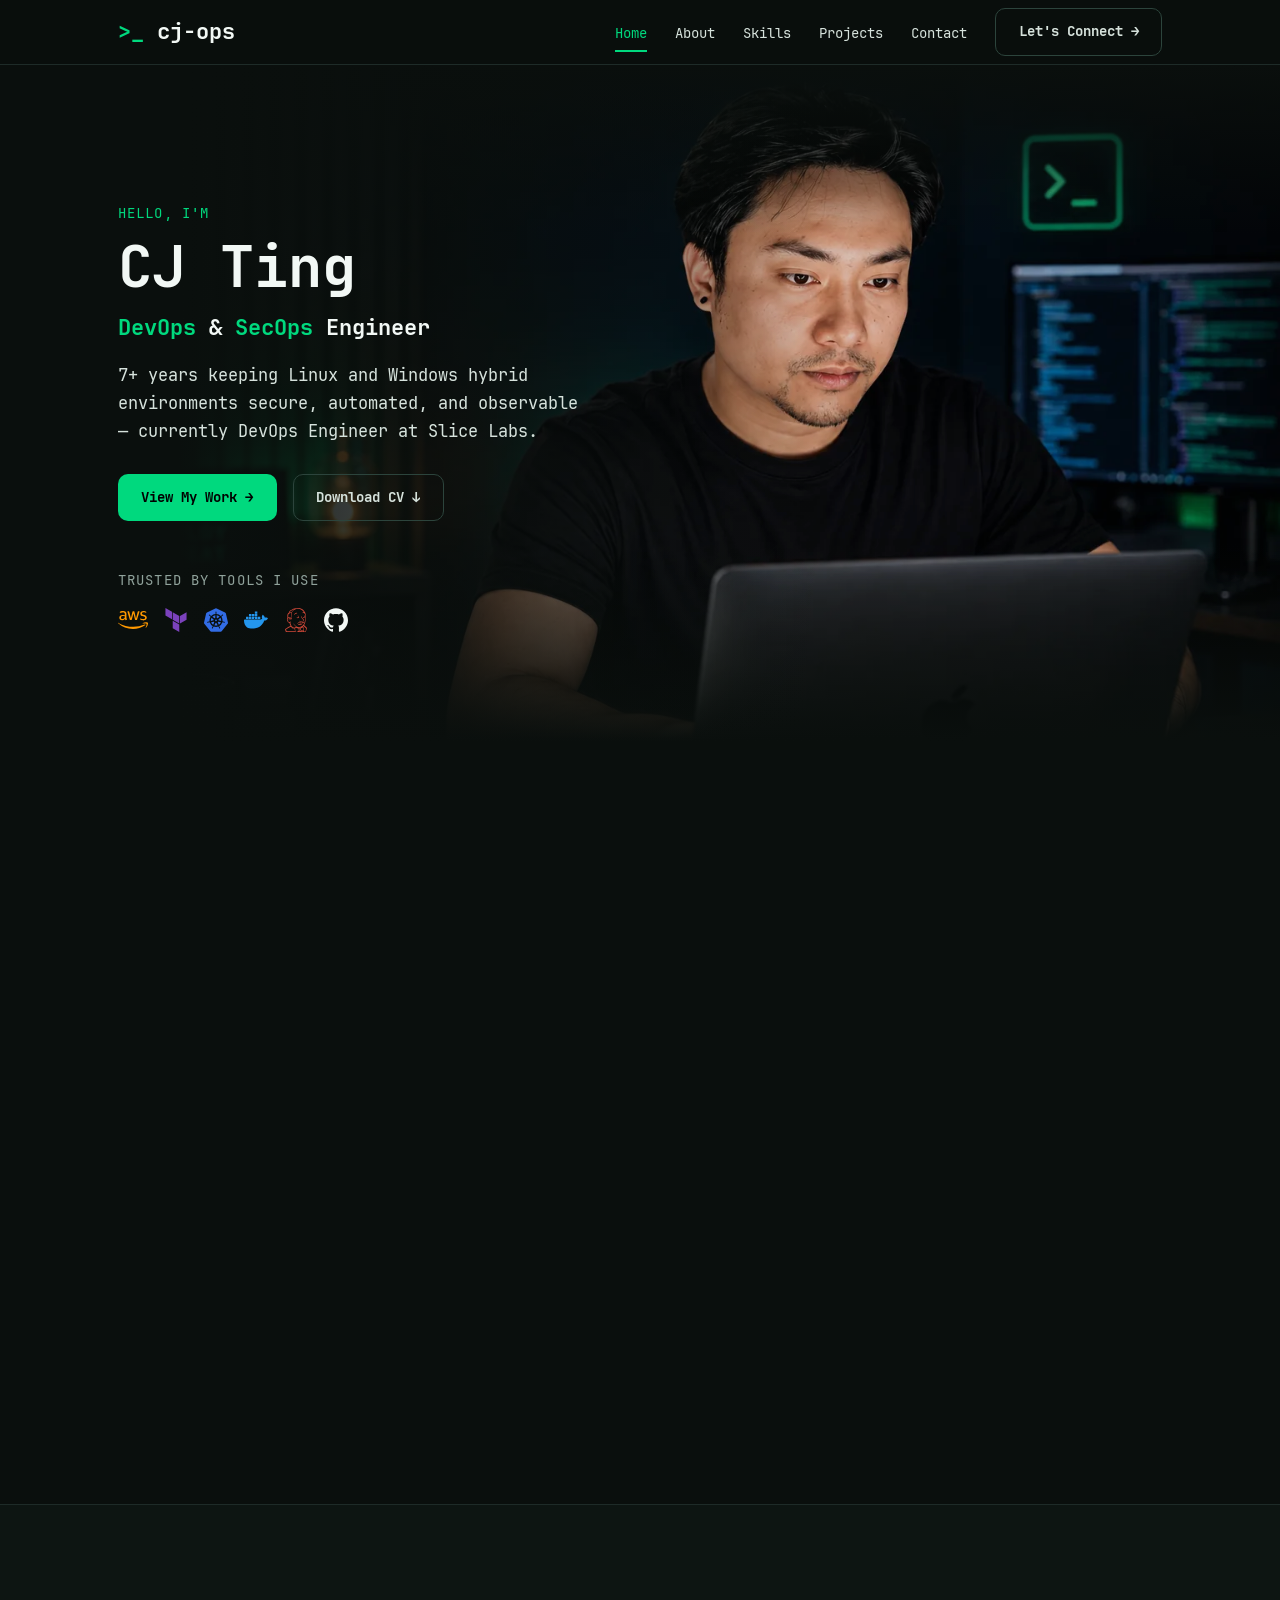
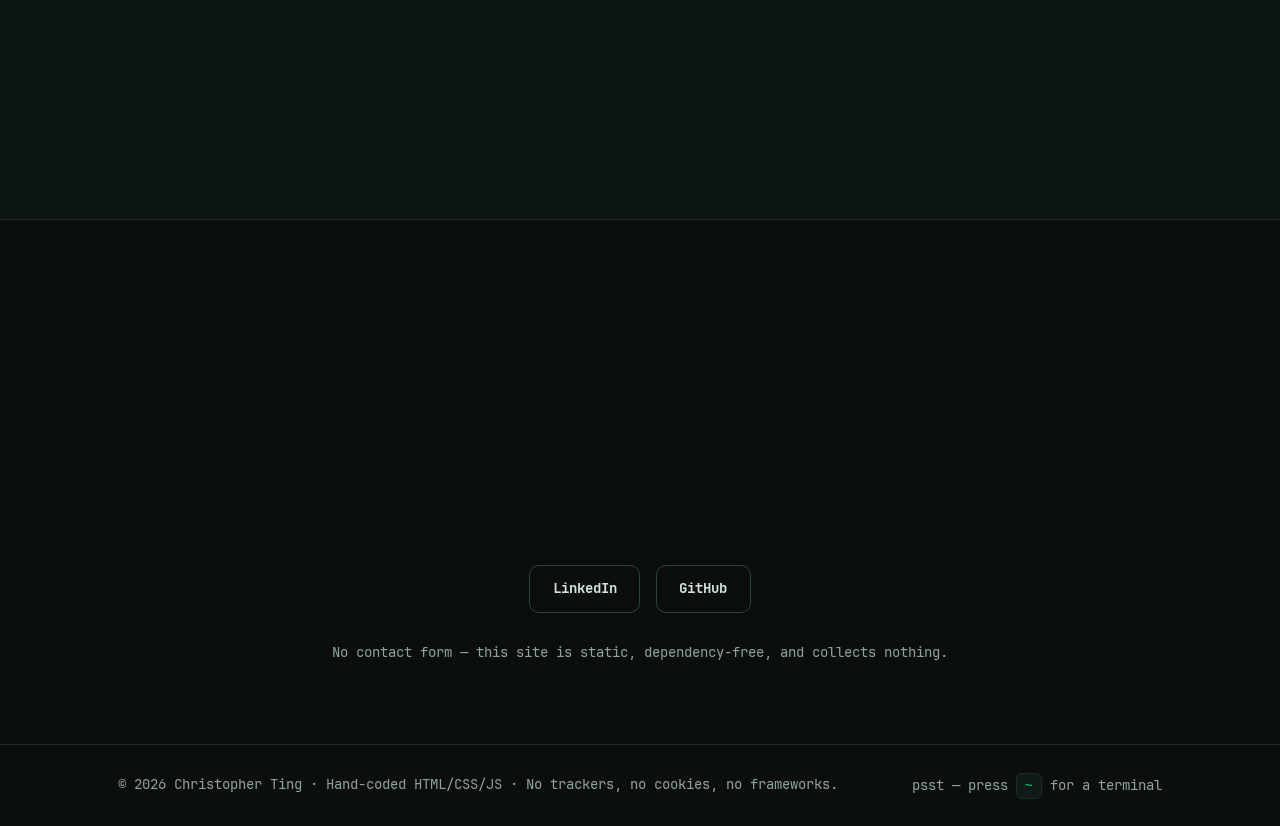
==== index.html @ 36067e70 "About terminal: stream the bio paragraph as typed cat output Previously the whole about_me.txt "outp" ====
<!DOCTYPE html>
<html lang="en">
<head>
  <meta charset="utf-8">
  <meta name="viewport" content="width=device-width, initial-scale=1">
  <meta http-equiv="Content-Security-Policy" content="default-src 'none'; script-src 'self'; style-src 'self'; img-src 'self'; font-src 'self'; base-uri 'none'; form-action 'none'">
  <meta name="referrer" content="no-referrer">
  <meta name="color-scheme" content="dark">
  <title>Christopher Ting — DevOps &amp; SecOps Engineer</title>
  <meta name="description" content="Systems Administrator turned DevOps / SecOps Engineer in Ottawa. 7+ years running secure, automated, observable hybrid infrastructure — AWS, EKS, Terraform, Jenkins, SIEM, SOC 2.">

  <link rel="canonical" href="https://cj-ting.github.io/cj_portfolio/">
  <meta property="og:type" content="website">
  <meta property="og:title" content="Christopher Ting — DevOps &amp; SecOps Engineer">
  <meta property="og:description" content="Secure, automated, observable infrastructure. 7+ years across DevOps and security operations.">
  <meta property="og:image" content="https://cj-ting.github.io/cj_portfolio/assets/img/og-image.png">
  <meta name="twitter:card" content="summary_large_image">
  <link rel="icon" href="assets/img/favicon.svg" type="image/svg+xml">
  <link rel="apple-touch-icon" href="assets/img/apple-touch-icon.png">
  <link rel="stylesheet" href="css/tokens.css">
  <link rel="stylesheet" href="css/base.css">
  <link rel="stylesheet" href="css/layout.css">
  <link rel="stylesheet" href="css/components.css">
  <script type="module" src="js/main.js"></script>
</head>
<body>
  <a class="skip-link" href="#main">Skip to content</a>

  <header class="site-header">
    <nav class="nav container" aria-label="Main">
      <a class="nav__brand" href="#home"><span class="nav__brand-glyph" aria-hidden="true">&gt;_</span> cj-ops</a>
      <button class="nav__toggle" type="button" aria-expanded="false" aria-controls="nav-menu">
        <span class="nav__toggle-bar" aria-hidden="true"></span>
        <span class="visually-hidden">Menu</span>
      </button>
      <ul class="nav__menu" id="nav-menu">
        <li><a href="#home" aria-current="page">Home</a></li>
        <li><a href="#about">About</a></li>
        <li><a href="#skills">Skills</a></li>
        <li><a href="#projects">Projects</a></li>
        <li><a href="#contact">Contact</a></li>
        <li><a class="btn btn--ghost nav__cta" href="#contact">Let's Connect <span aria-hidden="true">→</span></a></li>
      </ul>
    </nav>
  </header>

  <main id="main">

    <!-- ============ HERO ============ -->
    <section class="hero" id="home">
      <div class="hero__photo">
        <picture>
          <source type="image/webp" srcset="assets/img/hero-960.webp 960w, assets/img/hero-1536.webp 1536w" sizes="100vw">
          <img src="assets/img/hero-1536.webp" alt="Christopher Ting working at a laptop in a dark, terminal-lit workspace" width="1536" height="1024" fetchpriority="high">
        </picture>
      </div>
      <div class="container hero__grid">
        <div class="hero__copy">
          <p class="hero__kicker">Hello, I'm</p>
          <h1 class="hero__title">CJ Ting</h1>
          <p class="hero__role"><span class="accent">DevOps</span> &amp; <span class="accent">SecOps</span> Engineer</p>
          <p class="hero__sub">7+ years keeping Linux and Windows hybrid environments secure, automated, and observable — currently DevOps Engineer at Slice Labs.</p>
          <div class="hero__cta">
            <a class="btn btn--solid" href="#projects">View My Work <span aria-hidden="true">→</span></a>
            <a class="btn btn--ghost" href="cv.html">Download CV <span aria-hidden="true">↓</span></a>
          </div>
          <div class="hero__trust">
            <p class="hero__trust-label">TRUSTED BY TOOLS I USE</p>
            <ul class="tool-strip">
              <li><img src="assets/img/logos/aws.svg" alt="AWS" width="30" height="24"></li>
              <li><img src="assets/img/logos/terraform.svg" alt="Terraform" width="24" height="24"></li>
              <li><img src="assets/img/logos/kubernetes.svg" alt="Kubernetes" width="24" height="24"></li>
              <li><img src="assets/img/logos/docker.svg" alt="Docker" width="24" height="24"></li>
              <li><img src="assets/img/logos/jenkins.svg" alt="Jenkins" width="24" height="24"></li>
              <li><img src="assets/img/logos/github.svg" alt="GitHub" width="24" height="24"></li>
            </ul>
          </div>
        </div>
        <div class="hero__media" aria-hidden="true"></div>
      </div>
    </section>

    <!-- ============ ABOUT ============ -->
    <section class="section" id="about">
      <div class="container">
        <div class="term about-term reveal">
          <div class="term__bar">
            <span class="term__dot"></span><span class="term__dot"></span><span class="term__dot"></span>
            <span class="term__title">cj@localhost:~</span>
          </div>
          <div class="term__body about-term__body" data-type-trigger>
            <p class="term__line"><span class="term__prompt">cj@localhost:~$</span> <span class="term__cmd" data-type>cat about_me.txt</span></p>
            <div class="about-term__output">
              <div class="about-term__col">
                <h2 class="about-term__heading"><span aria-hidden="true">&gt;</span> About Me</h2>
                <p data-type-out>DevOps &amp; SecOps engineer with 7+ years running secure Linux and Windows hybrid environments. At Slice Labs I've worn both hats — three years owning IT and security operations (SOC 2 readiness, SIEM monitoring, incident response), then moving to DevOps to manage AWS infrastructure, EKS access control, and CI/CD automation.</p>
                <h3 class="about-term__heading about-term__heading--gap"><span aria-hidden="true">&gt;</span> Experience Summary</h3>
                <div class="about-term__stats">
                  <div class="stat">
                    <p class="stat__num"><span data-counter data-target="7">7</span>+</p>
                    <p class="stat__label">Years Experience</p>
                  </div>
                  <div class="stat">
                    <p class="stat__num"><span data-counter data-target="25">25</span>+</p>
                    <p class="stat__label">Technologies</p>
                  </div>
                  <div class="stat">
                    <p class="stat__num"><span data-counter data-target="2">2</span></p>
                    <p class="stat__label">Disciplines</p>
                  </div>
                </div>
              </div>
              <div class="about-term__col">
                <h2 class="about-term__heading"><span aria-hidden="true">&gt;</span> What I Focus On</h2>
                <ul class="focus-list">
                  <li>
                    <span class="focus-list__icon" aria-hidden="true">⚙</span>
                    <div>
                      <h3>Automation</h3>
                      <p>Terraform, Jenkins, Bash and Python. If I have to do it twice, I script it.</p>
                    </div>
                  </li>
                  <li>
                    <span class="focus-list__icon" aria-hidden="true">🛡</span>
                    <div>
                      <h3>Security</h3>
                      <p>IAM, SIEM monitoring, incident response, and SOC 2 readiness — a daily practice, not an audit-week scramble.</p>
                    </div>
                  </li>
                  <li>
                    <span class="focus-list__icon" aria-hidden="true">📈</span>
                    <div>
                      <h3>Reliability</h3>
                      <p>Monitoring, alerting, and disaster recovery planning. Catch it before users do.</p>
                    </div>
                  </li>
                </ul>
              </div>
            </div>
            <p class="term__line"><span class="term__prompt">cj@localhost:~$</span> <span class="term__cursor" aria-hidden="true"></span></p>
          </div>
        </div>
      </div>
    </section>

    <!-- ============ SKILLS ============ -->
    <section class="section section--alt" id="skills">
      <div class="container">
        <h2 class="section__title reveal"><span class="section__hash" aria-hidden="true">##</span> Technologies &amp; Tools</h2>
        <ul class="tech-grid">
          <li class="tech-grid__item reveal">
            <img src="assets/img/logos/aws.svg" alt="" width="35" height="28">
            <span class="tech-grid__label">AWS</span>
          </li>
          <li class="tech-grid__item reveal">
            <img src="assets/img/logos/terraform.svg" alt="" width="28" height="28">
            <span class="tech-grid__label">Terraform</span>
          </li>
          <li class="tech-grid__item reveal">
            <img src="assets/img/logos/kubernetes.svg" alt="" width="28" height="28">
            <span class="tech-grid__label">Kubernetes</span>
          </li>
          <li class="tech-grid__item reveal">
            <img src="assets/img/logos/docker.svg" alt="" width="28" height="28">
            <span class="tech-grid__label">Docker</span>
          </li>
          <li class="tech-grid__item reveal">
            <img src="assets/img/logos/jenkins.svg" alt="" width="28" height="28">
            <span class="tech-grid__label">Jenkins</span>
          </li>
          <li class="tech-grid__item reveal">
            <img src="assets/img/logos/github.svg" alt="" width="28" height="28">
            <span class="tech-grid__label">GitHub</span>
          </li>
          <li class="tech-grid__item reveal">
            <img src="assets/img/logos/datadog.svg" alt="" width="28" height="28">
            <span class="tech-grid__label">DataDog</span>
          </li>
          <li class="tech-grid__item reveal">
            <img src="assets/img/logos/splunk.svg" alt="" width="28" height="28">
            <span class="tech-grid__label">Splunk</span>
          </li>
        </ul>
      </div>
    </section>

    <!-- ============ WHAT I DO ============ -->
    <section class="section" id="services">
      <div class="container">
        <h2 class="section__title reveal"><span class="section__hash" aria-hidden="true">##</span> What I Do</h2>
        <div class="services__grid">
          <div class="card card--tilt reveal">
            <span class="card__icon" aria-hidden="true">☁</span>
            <h3>Cloud Infrastructure</h3>
            <p>Design and manage secure, highly available AWS infrastructure — networking, compute, storage, and IAM.</p>
            <a class="card__link" href="#projects">Learn more <span aria-hidden="true">→</span></a>
          </div>
          <div class="card card--tilt reveal">
            <span class="card__icon" aria-hidden="true">🔁</span>
            <h3>CI/CD Automation</h3>
            <p>Automated build and deployment pipelines with Jenkins, Terraform, and Docker — repeatable and auditable.</p>
            <a class="card__link" href="#projects">Learn more <span aria-hidden="true">→</span></a>
          </div>
          <div class="card card--tilt reveal">
            <span class="card__icon" aria-hidden="true">🔐</span>
            <h3>Security &amp; Compliance</h3>
            <p>SIEM monitoring, incident response, and SOC 2 readiness — policy, controls, and audit evidence.</p>
            <a class="card__link" href="#projects">Learn more <span aria-hidden="true">→</span></a>
          </div>
        </div>
      </div>
    </section>

    <!-- ============ PROJECTS ============ -->
    <section class="section section--alt" id="projects">
      <div class="container">
        <h2 class="section__title reveal"><span class="section__hash" aria-hidden="true">##</span> Featured Projects</h2>
        <p class="section__lede reveal">Case studies from real production work. No inflated numbers — just what I actually run.</p>
        <div class="projects__grid">
          <article class="card card--tilt project reveal">
            <div class="project__thumb-wrap">
              <span class="project__tag">AWS + Terraform</span>
              <img class="project__thumb" src="assets/img/proj-eks.svg" alt="" width="640" height="360" loading="lazy">
            </div>
            <div class="project__body">
              <h3>Secure EKS Infrastructure &amp; Access Control</h3>
              <p>IAM-based access control and resource allocation for containerized workloads on Amazon EKS, alongside firewall, VPN, and encryption management.</p>
              <ul class="tags"><li>AWS</li><li>EKS</li><li>IAM</li><li>Kubernetes</li></ul>
              <a class="project__link" href="cv.html">View Project <span aria-hidden="true">→</span></a>
            </div>
          </article>
          <article class="card card--tilt project reveal">
            <div class="project__thumb-wrap">
              <span class="project__tag">Jenkins + Docker</span>
              <img class="project__thumb" src="assets/img/proj-cicd.svg" alt="" width="640" height="360" loading="lazy">
            </div>
            <div class="project__body">
              <h3>CI/CD Pipeline Automation</h3>
              <p>Automated CI/CD pipelines using Jenkins, Terraform, and Docker to standardize and secure deployment workflows.</p>
              <ul class="tags"><li>Jenkins</li><li>Terraform</li><li>Docker</li><li>Git</li></ul>
              <a class="project__link" href="cv.html">View Project <span aria-hidden="true">→</span></a>
            </div>
          </article>
          <article class="card card--tilt project reveal">
            <div class="project__thumb-wrap">
              <span class="project__tag">SOC 2 + SIEM</span>
              <img class="project__thumb" src="assets/img/proj-soc2.svg" alt="" width="640" height="360" loading="lazy">
            </div>
            <div class="project__body">
              <h3>SOC 2 Readiness &amp; Security Operations</h3>
              <p>Drove SOC 2 readiness — policy and control review, audit evidence collection — while running day-to-day SIEM alert triage and incident response.</p>
              <ul class="tags"><li>SOC 2</li><li>SIEM</li><li>Incident Response</li><li>Pen Testing</li></ul>
              <a class="project__link" href="cv.html">View Project <span aria-hidden="true">→</span></a>
            </div>
          </article>
        </div>
      </div>
    </section>

    <!-- ============ CONTACT ============ -->
    <section class="section contact" id="contact">
      <div class="container">
        <h2 class="section__title reveal"><span class="section__hash" aria-hidden="true">##</span> Contact</h2>
        <div class="cta-bar reveal">
          <span class="cta-bar__icon" aria-hidden="true">✈</span>
          <div class="cta-bar__text">
            <h3>Let's build something great together!</h3>
            <p>Open to DevOps and SecOps roles — Ottawa or remote.</p>
          </div>
          <!-- Email assembled at runtime from data parts; no address in source. -->
          <a class="btn btn--solid cta-bar__btn" href="#contact" data-email data-u="sennahojrehpotsirhc" data-d="moc.liamg">Get In Touch <span aria-hidden="true">→</span></a>
        </div>
        <div class="contact__links">
          <!-- TODO(cj): replace USERNAME with your LinkedIn handle -->
          <a class="btn btn--ghost" href="https://www.linkedin.com/in/USERNAME" rel="noopener noreferrer">LinkedIn</a>
          <a class="btn btn--ghost" href="https://github.com/cj-ting" rel="noopener noreferrer">GitHub</a>
        </div>
        <noscript><p class="contact__noscript">Email: christopherjohannes [at] gmail [dot] com</p></noscript>
        <p class="contact__note">No contact form — this site is static, dependency-free, and collects nothing.</p>
      </div>
    </section>
  </main>

  <footer class="footer">
    <div class="container footer__inner">
      <p>© 2026 Christopher Ting · Hand-coded HTML/CSS/JS · No trackers, no cookies, no frameworks.</p>
      <p class="footer__hint">psst — press <button class="footer__key" type="button" data-term-open><kbd>~</kbd></button> for a terminal</p>
    </div>
  </footer>

  <!-- ============ TERMINAL EASTER EGG ============ -->
  <dialog class="termdialog" aria-label="Interactive terminal">
    <div class="term term--dialog">
      <div class="term__bar">
        <span class="term__dot"></span><span class="term__dot"></span><span class="term__dot"></span>
        <span class="term__title">guest@cj-ops:~</span>
        <button class="termdialog__close" type="button" data-term-close aria-label="Close terminal">✕</button>
      </div>
      <div class="term__body termdialog__body">
        <div class="termdialog__log" aria-live="polite"></div>
        <p class="termdialog__row">
          <label class="term__prompt" for="term-input">$</label>
          <input class="termdialog__input" id="term-input" type="text" autocomplete="off" autocapitalize="off" spellcheck="false" enterkeyhint="send" placeholder="type 'help'">
        </p>
      </div>
    </div>
  </dialog>
</body>
</html>
---- css/tokens.css ----
/* Design tokens — single source of truth for the theme. */
:root {
  /* color */
  --bg: #0a0f0d;
  --bg-raise: #0d1512;
  --surface: #101a16;
  --surface-2: #13201b;
  --border: #1e2b28;
  --border-bright: #2c443c;
  --accent: #00d97e;
  --accent-strong: #35eb9e;
  --accent-dim: rgba(0, 217, 126, 0.14);
  --accent-glow: rgba(0, 217, 126, 0.35);
  --text: #d6e2dc;
  --text-strong: #f2f8f5;
  --muted: #90a29b;

  /* type */
  --font-mono: "JetBrains Mono", ui-monospace, "Cascadia Mono", "SF Mono", Menlo, Consolas, monospace;
  --fs-sm: clamp(0.8rem, 0.78rem + 0.12vw, 0.875rem);
  --fs-base: clamp(0.95rem, 0.9rem + 0.25vw, 1.0625rem);
  --fs-md: clamp(1.1rem, 1rem + 0.5vw, 1.35rem);
  --fs-lg: clamp(1.4rem, 1.2rem + 1vw, 2rem);
  --fs-xl: clamp(2rem, 1.5rem + 2.6vw, 3.6rem);

  /* space & shape */
  --space-1: 0.25rem;
  --space-2: 0.5rem;
  --space-3: 1rem;
  --space-4: 1.75rem;
  --space-5: 3rem;
  --space-6: 5rem;
  --radius: 10px;
  --radius-lg: 14px;
  --shadow-glow: 0 0 0 1px var(--border-bright), 0 0 28px var(--accent-dim);
  --container: 1100px;

  /* motion */
  --ease: cubic-bezier(0.22, 1, 0.36, 1);
  --dur: 500ms;
}
---- css/base.css ----
/* Fonts — self-hosted, no CDN. */
@font-face {
  font-family: "JetBrains Mono";
  src: url("../assets/fonts/jetbrains-mono-400.woff2") format("woff2");
  font-weight: 400;
  font-style: normal;
  font-display: swap;
}
@font-face {
  font-family: "JetBrains Mono";
  src: url("../assets/fonts/jetbrains-mono-700.woff2") format("woff2");
  font-weight: 700;
  font-style: normal;
  font-display: swap;
}

/* Reset */
*, *::before, *::after { box-sizing: border-box; }
* { margin: 0; }
html { color-scheme: dark; }
img, picture, svg, canvas { display: block; max-width: 100%; height: auto; }
input, button { font: inherit; }
ul[class] { list-style: none; padding: 0; }
p, h1, h2, h3 { overflow-wrap: break-word; }

body {
  background: var(--bg);
  color: var(--text);
  font-family: var(--font-mono);
  font-size: var(--fs-base);
  line-height: 1.65;
  -webkit-font-smoothing: antialiased;
}

h1, h2, h3 { color: var(--text-strong); line-height: 1.2; text-wrap: balance; }

a { color: var(--accent); text-decoration-thickness: 1px; text-underline-offset: 3px; }
a:hover { color: var(--accent-strong); }

::selection { background: var(--accent); color: var(--bg); }

/* Focus — always visible, never removed. */
:focus-visible {
  outline: 2px solid var(--accent);
  outline-offset: 3px;
  border-radius: 2px;
}

/* Smooth scrolling only for those who allow motion. */
@media (prefers-reduced-motion: no-preference) {
  html { scroll-behavior: smooth; }
}
html { scroll-padding-top: 5rem; }

/* Skip link */
.skip-link {
  position: absolute;
  left: var(--space-3);
  top: var(--space-3);
  z-index: 100;
  padding: var(--space-2) var(--space-3);
  background: var(--accent);
  color: var(--bg);
  font-weight: 700;
  text-decoration: none;
  border-radius: var(--radius);
  transform: translateY(-300%);
}
.skip-link:focus { transform: none; }

.visually-hidden {
  position: absolute;
  width: 1px; height: 1px;
  padding: 0; margin: -1px;
  overflow: hidden;
  clip-path: inset(50%);
  white-space: nowrap;
}

.accent { color: var(--accent); }

/*
 * Scroll-reveal gating: content is fully visible by default (the no-JS floor).
 * Only when JS has loaded (html.js-enabled) do reveal elements start hidden.
 */
.js-enabled .reveal {
  opacity: 0;
  transform: translateY(22px);
  transition: opacity var(--dur) var(--ease), transform var(--dur) var(--ease);
}
.js-enabled .reveal.is-visible { opacity: 1; transform: none; }

/* Global kill switch: reduced motion disables every animation and transition. */
@media (prefers-reduced-motion: reduce) {
  *, *::before, *::after {
    animation-duration: 0.01ms !important;
    animation-iteration-count: 1 !important;
    transition-duration: 0.01ms !important;
  }
  .js-enabled .reveal { opacity: 1; transform: none; }
}
---- css/layout.css ----
.container {
  max-width: var(--container);
  margin-inline: auto;
  padding-inline: var(--space-4);
}

/* ---------- Header / nav ---------- */
.site-header {
  position: sticky;
  top: 0;
  z-index: 50;
  background: color-mix(in srgb, var(--bg) 82%, transparent);
  backdrop-filter: blur(10px);
  -webkit-backdrop-filter: blur(10px);
  border-bottom: 1px solid var(--border);
}
.nav {
  display: flex;
  align-items: center;
  justify-content: space-between;
  gap: var(--space-3);
  min-height: 4rem;
}
.nav__brand {
  font-weight: 700;
  font-size: var(--fs-md);
  color: var(--text-strong);
  text-decoration: none;
  white-space: nowrap;
}
.nav__brand-glyph { color: var(--accent); }
.nav__menu {
  display: flex;
  align-items: center;
  gap: var(--space-4);
}
.nav__menu a:not(.btn) {
  color: var(--text);
  text-decoration: none;
  font-size: var(--fs-sm);
  padding-block: var(--space-2);
  border-bottom: 2px solid transparent;
}
.nav__menu a:not(.btn):hover,
.nav__menu a:not(.btn)[aria-current="page"] {
  color: var(--accent);
  border-bottom-color: var(--accent);
}
.nav__toggle { display: none; }

@media (max-width: 720px) {
  .nav__toggle {
    display: grid;
    place-items: center;
    width: 2.75rem;
    height: 2.75rem;
    background: none;
    border: 1px solid var(--border);
    border-radius: var(--radius);
    cursor: pointer;
  }
  .nav__toggle-bar,
  .nav__toggle-bar::before,
  .nav__toggle-bar::after {
    content: "";
    display: block;
    width: 1.25rem;
    height: 2px;
    background: var(--accent);
    position: relative;
    transition: transform 200ms var(--ease);
  }
  .nav__toggle-bar::before { position: absolute; top: -6px; }
  .nav__toggle-bar::after { position: absolute; top: 6px; }
  .nav__toggle[aria-expanded="true"] .nav__toggle-bar { transform: rotate(45deg); }
  .nav__toggle[aria-expanded="true"] .nav__toggle-bar::before { transform: rotate(-90deg) translateX(-6px); }
  .nav__toggle[aria-expanded="true"] .nav__toggle-bar::after { opacity: 0; }

  .nav__menu {
    position: absolute;
    inset: 100% 0 auto 0;
    flex-direction: column;
    align-items: stretch;
    gap: 0;
    background: var(--bg-raise);
    border-bottom: 1px solid var(--border);
    padding: var(--space-3) var(--space-4) var(--space-4);
    display: none;
  }
  .nav__menu.is-open { display: flex; }
  .nav__menu a:not(.btn) { padding: var(--space-3); border-bottom: 1px solid var(--border); }
  .nav__cta { margin-top: var(--space-3); text-align: center; }
}

/* ---------- Hero ---------- */
.hero {
  position: relative;
  overflow: hidden;
  padding-block: var(--space-6);
  min-height: min(86vh, 44rem);
  display: flex;
  align-items: center;
}
/* Full-bleed photo behind the whole hero, darkened on the left so the
   headline stays readable over the desk scene. */
.hero__photo {
  position: absolute;
  inset: 0;
  z-index: 0;
  pointer-events: none;
}
.hero__photo picture,
.hero__photo img {
  width: 100%;
  height: 100%;
  object-fit: cover;
  object-position: center 22%;
}
.hero__photo::after {
  content: "";
  position: absolute;
  inset: 0;
  background:
    linear-gradient(90deg, var(--bg) 14%, color-mix(in srgb, var(--bg) 55%, transparent) 42%, transparent 64%),
    linear-gradient(180deg, var(--bg), transparent 24%),
    linear-gradient(0deg, var(--bg) 4%, transparent 32%),
    color-mix(in srgb, var(--bg) 16%, transparent);
}
.hero__grid {
  position: relative;
  z-index: 1;
  width: 100%;
  display: grid;
  grid-template-columns: minmax(0, 1.15fr) minmax(0, 1fr);
  gap: var(--space-5);
  align-items: center;
}
.hero__kicker { color: var(--accent); font-size: var(--fs-sm); text-transform: uppercase; letter-spacing: 0.08em; margin-bottom: var(--space-2); }
.hero__title { font-size: var(--fs-xl); margin-bottom: var(--space-2); }
.hero__role { font-size: var(--fs-md); font-weight: 700; color: var(--text-strong); margin-bottom: var(--space-3); }
.hero__sub { color: var(--text); max-width: 46ch; }
.hero__cta { display: flex; flex-wrap: wrap; gap: var(--space-3); margin-top: var(--space-4); }
.hero__trust { margin-top: var(--space-5); }
.hero__trust-label {
  color: var(--muted);
  font-size: var(--fs-sm);
  letter-spacing: 0.08em;
  margin-bottom: var(--space-3);
}
.hero__media { position: relative; }

@media (max-width: 900px) {
  .hero { min-height: 0; }
  .hero__grid { grid-template-columns: 1fr; }
  .hero__photo::after {
    background:
      linear-gradient(180deg, var(--bg), transparent 32%),
      linear-gradient(0deg, var(--bg) 6%, transparent 48%),
      color-mix(in srgb, var(--bg) 64%, transparent);
  }
  .hero__media { display: none; }
}

/* ---------- Sections ---------- */
.section { padding-block: var(--space-6); }
.section--alt { background: var(--bg-raise); border-block: 1px solid var(--border); }
.section__title { font-size: var(--fs-lg); margin-bottom: var(--space-5); }
.section__hash { color: var(--accent); }
.section__lede { color: var(--muted); margin: calc(-1 * var(--space-4)) 0 var(--space-5); max-width: 60ch; }

/* ---------- Stats ---------- */
.stats { border-block: 1px solid var(--border); background: var(--bg-raise); }
.stats__grid {
  display: grid;
  grid-template-columns: repeat(auto-fit, minmax(10rem, 1fr));
  gap: var(--space-4);
  padding-block: var(--space-5);
  text-align: center;
}
.stat__num { font-size: var(--fs-xl); font-weight: 700; color: var(--accent); line-height: 1; }
.stat__label { color: var(--muted); font-size: var(--fs-sm); margin-top: var(--space-2); }

/* ---------- About terminal ---------- */
.term__body.about-term__body { padding: var(--space-4) var(--space-5) var(--space-5); }
.about-term__output {
  display: grid;
  grid-template-columns: minmax(0, 1.1fr) minmax(0, 1fr);
  gap: var(--space-5);
  margin: var(--space-4) 0 var(--space-3);
  transition: opacity 400ms var(--ease);
}
.is-typing .about-term__output { opacity: 0; }
.about-term__heading {
  color: var(--accent);
  font-size: var(--fs-sm);
  text-transform: uppercase;
  letter-spacing: 0.08em;
  margin-bottom: var(--space-3);
}
.about-term__heading--gap { margin-top: var(--space-4); }
.about-term__col { border-left: 1px solid var(--border); padding-left: var(--space-5); }
.about-term__col:first-child { border-left: none; padding-left: 0; }
.about-term__stats {
  display: grid;
  grid-template-columns: repeat(3, minmax(0, 1fr));
  gap: var(--space-3);
  margin-top: var(--space-4);
  text-align: left;
}
.about-term__stats .stat__num { font-size: var(--fs-lg); }
.focus-list { display: grid; gap: var(--space-4); }
.focus-list li { display: flex; gap: var(--space-3); }
.focus-list__icon {
  flex: none;
  display: inline-grid;
  place-items: center;
  width: 2.6rem;
  height: 2.6rem;
  border-radius: var(--radius);
  background: var(--accent-dim);
  border: 1px solid var(--border-bright);
  color: var(--accent);
  font-size: 1.2rem;
}
.focus-list h3 { font-size: var(--fs-md); margin-bottom: var(--space-1); }
.focus-list p { color: var(--muted); font-size: var(--fs-sm); }
@media (max-width: 900px) {
  .about-term__output { grid-template-columns: 1fr; }
  .about-term__col { border-left: none; border-top: 1px solid var(--border); padding-left: 0; padding-top: var(--space-5); }
  .about-term__col:first-child { border-top: none; padding-top: 0; }
}
@media (max-width: 480px) {
  .about-term__stats { grid-template-columns: 1fr; text-align: center; gap: var(--space-2); }
}

/* ---------- Grids ---------- */
.services__grid,
.projects__grid {
  display: grid;
  grid-template-columns: repeat(auto-fit, minmax(17rem, 1fr));
  gap: var(--space-4);
}
.tech-grid {
  display: grid;
  grid-template-columns: repeat(auto-fit, minmax(8rem, 1fr));
  gap: var(--space-3);
}
.tech-grid__item {
  display: flex;
  flex-direction: column;
  align-items: center;
  gap: var(--space-2);
  padding: var(--space-4) var(--space-2);
  background: var(--surface);
  border: 1px solid var(--border);
  border-radius: var(--radius-lg);
  text-align: center;
  transition: border-color 200ms var(--ease), transform 200ms var(--ease);
}
.tech-grid__item:hover { border-color: var(--border-bright); transform: translateY(-2px); }
.tech-grid__item img { height: 2rem; width: auto; }
.tech-grid__label { font-size: var(--fs-sm); color: var(--text); }

/* ---------- Contact ---------- */
.cta-bar {
  display: flex;
  align-items: center;
  gap: var(--space-4);
  background: var(--surface);
  border: 1px solid var(--border);
  border-radius: var(--radius-lg);
  padding: var(--space-5);
}
.cta-bar__icon {
  flex: none;
  display: grid;
  place-items: center;
  width: 3rem;
  height: 3rem;
  border-radius: var(--radius);
  background: var(--accent-dim);
  border: 1px solid var(--border-bright);
  color: var(--accent);
  font-size: 1.3rem;
}
.cta-bar__text { flex: 1; }
.cta-bar__text h3 { font-size: var(--fs-md); }
.cta-bar__text p { color: var(--muted); font-size: var(--fs-sm); margin-top: var(--space-1); }
.cta-bar__btn { flex: none; }
@media (max-width: 640px) {
  .cta-bar { flex-direction: column; text-align: center; }
}
.contact__links {
  display: flex;
  flex-wrap: wrap;
  justify-content: center;
  gap: var(--space-3);
  margin-top: var(--space-4);
}
.contact__note, .contact__noscript { color: var(--muted); font-size: var(--fs-sm); margin-top: var(--space-4); text-align: center; }

/* ---------- Footer ---------- */
.footer { border-top: 1px solid var(--border); padding-block: var(--space-4); }
.footer__inner {
  display: flex;
  flex-wrap: wrap;
  justify-content: space-between;
  gap: var(--space-3);
  color: var(--muted);
  font-size: var(--fs-sm);
}
.footer__key {
  background: var(--surface);
  border: 1px solid var(--border);
  border-radius: 6px;
  color: var(--accent);
  padding: 0 var(--space-2);
  cursor: pointer;
}
.footer__key:hover { border-color: var(--accent); }
---- css/components.css ----
/* ---------- Buttons ---------- */
.btn {
  display: inline-block;
  padding: 0.7rem 1.4rem;
  border-radius: var(--radius);
  font-weight: 700;
  font-size: var(--fs-sm);
  text-decoration: none;
  border: 1px solid transparent;
  transition: transform 180ms var(--ease), box-shadow 180ms var(--ease), background 180ms var(--ease);
}
.btn--solid { background: var(--accent); color: #000; }
.btn--solid:hover { background: var(--accent-strong); color: #000; box-shadow: 0 0 24px var(--accent-glow); transform: translateY(-2px); }
.btn--ghost { border-color: var(--border-bright); color: var(--text); }
.btn--ghost:hover { border-color: var(--accent); color: var(--accent); transform: translateY(-2px); }

/* ---------- Terminal chrome ---------- */
.term {
  background: var(--surface);
  border: 1px solid var(--border);
  border-radius: var(--radius-lg);
  overflow: hidden;
  box-shadow: 0 12px 40px rgba(0, 0, 0, 0.45);
}
.term__bar {
  display: flex;
  align-items: center;
  gap: 0.45rem;
  padding: 0.6rem 0.9rem;
  background: var(--surface-2);
  border-bottom: 1px solid var(--border);
}
.term__dot { width: 0.7rem; height: 0.7rem; border-radius: 50%; background: var(--border-bright); }
.term__dot:first-child { background: #e05252; }
.term__dot:nth-child(2) { background: #d9a441; }
.term__dot:nth-child(3) { background: var(--accent); }
.term__title { margin-left: var(--space-2); color: var(--muted); font-size: var(--fs-sm); }
.term__body { padding: var(--space-3) var(--space-4); font-size: var(--fs-sm); }
.term__prompt { color: var(--accent); font-weight: 700; }
.term__cmd { color: var(--text-strong); }
.term__out { color: var(--muted); margin-bottom: var(--space-2); }
.term__cursor {
  display: inline-block;
  width: 0.6em;
  height: 1.1em;
  background: var(--accent);
  vertical-align: text-bottom;
  animation: blink 1.1s steps(1) infinite;
}
@keyframes blink { 50% { opacity: 0; } }

.term--frame { box-shadow: var(--shadow-glow), 0 12px 40px rgba(0, 0, 0, 0.45); }
.term--frame img { width: 100%; }

/* ---------- Cards ---------- */
.card {
  --tilt-x: 0deg;
  --tilt-y: 0deg;
  background: var(--surface);
  border: 1px solid var(--border);
  border-radius: var(--radius-lg);
  padding: var(--space-4);
  transition: border-color 200ms var(--ease), box-shadow 200ms var(--ease), transform 200ms var(--ease);
  transform: perspective(800px) rotateX(var(--tilt-x)) rotateY(var(--tilt-y));
}
.card:hover { border-color: var(--border-bright); box-shadow: var(--shadow-glow); }
.card h3 { font-size: var(--fs-md); margin-block: var(--space-2); }
.card p { color: var(--muted); font-size: var(--fs-sm); }
.card__icon {
  display: inline-grid;
  place-items: center;
  width: 2.6rem;
  height: 2.6rem;
  border-radius: var(--radius);
  background: var(--accent-dim);
  border: 1px solid var(--border-bright);
  color: var(--accent);
  font-size: 1.2rem;
}
.card__link {
  display: inline-block;
  margin-top: var(--space-3);
  font-size: var(--fs-sm);
  font-weight: 700;
  text-decoration: none;
}
.card__link:hover { text-decoration: underline; }

/* ---------- Tool strip ---------- */
.tool-strip {
  display: flex;
  flex-direction: row;
  flex-wrap: nowrap;
  align-items: center;
  gap: var(--space-3);
}
.tool-strip li { flex: none; }
.tool-strip img { height: 1.5rem; width: auto; }
@media (max-width: 400px) {
  .tool-strip { gap: var(--space-2); }
  .tool-strip img { height: 1.25rem; }
}

/* ---------- Badges & tags ---------- */
.skills__heading { font-size: var(--fs-sm); color: var(--accent); text-transform: uppercase; letter-spacing: 0.08em; margin-bottom: var(--space-3); }
.badges { display: flex; flex-wrap: wrap; gap: var(--space-2); }
.badges li {
  padding: 0.35rem 0.75rem;
  background: var(--surface);
  border: 1px solid var(--border);
  border-radius: 999px;
  font-size: var(--fs-sm);
  transition: border-color 160ms var(--ease), color 160ms var(--ease);
}
.badges li:hover { border-color: var(--accent); color: var(--accent-strong); }
.tags { display: flex; flex-wrap: wrap; gap: var(--space-2); margin-top: var(--space-3); }
.tags li {
  padding: 0.15rem 0.6rem;
  border-radius: 999px;
  background: var(--accent-dim);
  color: var(--accent-strong);
  font-size: 0.75rem;
}

/* ---------- Projects ---------- */
.project { padding: 0; overflow: hidden; display: flex; flex-direction: column; }
.project__thumb-wrap { position: relative; }
.project__thumb { width: 100%; border-bottom: 1px solid var(--border); }
.project__tag {
  position: absolute;
  top: var(--space-2);
  left: var(--space-2);
  padding: 0.15rem 0.6rem;
  border-radius: 999px;
  background: var(--bg);
  border: 1px solid var(--border-bright);
  color: var(--accent);
  font-size: 0.7rem;
  font-weight: 700;
}
.project__body { padding: var(--space-4); display: flex; flex-direction: column; flex: 1; }
.project__link { margin-top: auto; padding-top: var(--space-3); font-size: var(--fs-sm); font-weight: 700; text-decoration: none; }
.project__link:hover { text-decoration: underline; }

/* ---------- Terminal dialog (easter egg) ---------- */
.termdialog {
  margin: auto; /* restore centering removed by the global reset */
  width: min(92vw, 40rem);
  background: transparent;
  border: none;
  padding: 0;
}
.termdialog::backdrop { background: rgba(4, 8, 6, 0.75); backdrop-filter: blur(3px); }
.term--dialog { box-shadow: var(--shadow-glow), 0 24px 60px rgba(0, 0, 0, 0.6); }
.termdialog__close {
  margin-left: auto;
  background: none;
  border: none;
  color: var(--muted);
  cursor: pointer;
  font-size: 1rem;
  padding: 0 var(--space-2);
}
.termdialog__close:hover { color: var(--accent); }
.termdialog__body { min-height: 16rem; max-height: 60vh; display: flex; flex-direction: column; }
.termdialog__log { flex: 1; overflow-y: auto; white-space: pre-wrap; color: var(--text); }
.termdialog__log .muted { color: var(--muted); }
.termdialog__log .ok { color: var(--accent); }
.termdialog__row { display: flex; gap: var(--space-2); align-items: center; margin-top: var(--space-2); }
.termdialog__input {
  flex: 1;
  background: none;
  border: none;
  color: var(--text-strong);
  caret-color: var(--accent);
}
.termdialog__input:focus { outline: none; }
.termdialog__input::placeholder { color: var(--muted); opacity: 0.7; }
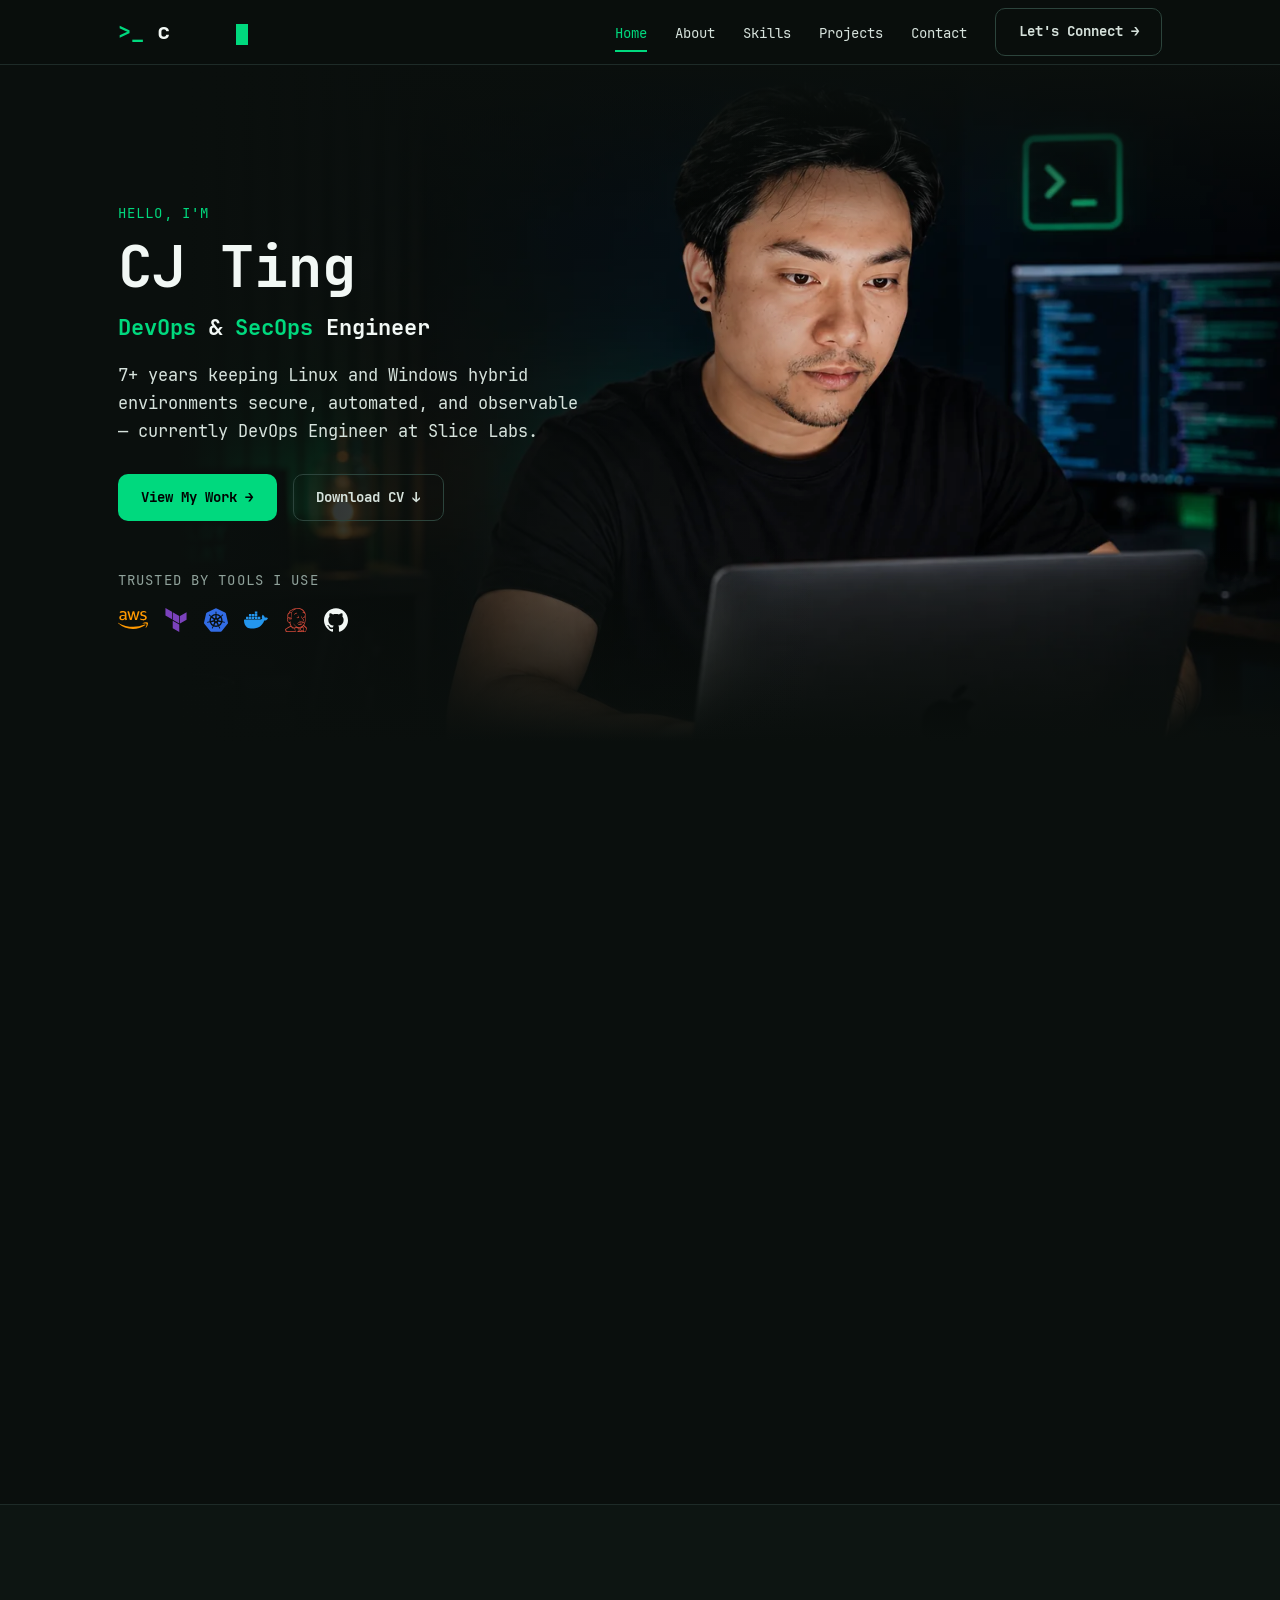
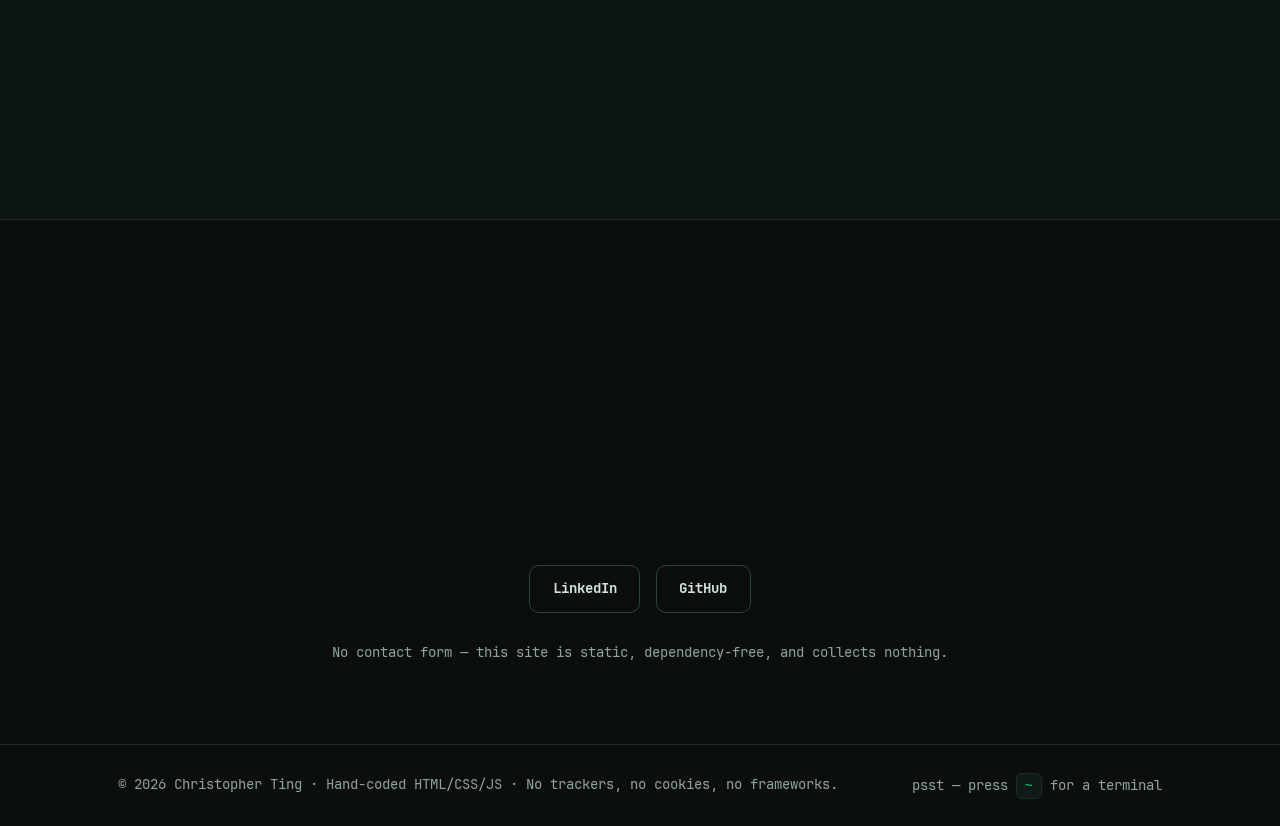
==== commit 21d9aa98: "Nav brand: infinite type/delete loop on "cj-ops" New js/brand.js loops "cj-ops" through type -> hold" ====
--- a/index.html
+++ b/index.html
@@ -28,7 +28,7 @@
 
   <header class="site-header">
     <nav class="nav container" aria-label="Main">
-      <a class="nav__brand" href="#home"><span class="nav__brand-glyph" aria-hidden="true">&gt;_</span> cj-ops</a>
+      <a class="nav__brand" href="#home"><span class="nav__brand-glyph" aria-hidden="true">&gt;_</span> <span class="nav__brand-name">cj-ops</span><span class="nav__brand-cursor" aria-hidden="true"></span></a>
       <button class="nav__toggle" type="button" aria-expanded="false" aria-controls="nav-menu">
         <span class="nav__toggle-bar" aria-hidden="true"></span>
         <span class="visually-hidden">Menu</span>
--- a/css/layout.css
+++ b/css/layout.css
@@ -29,6 +29,16 @@
   white-space: nowrap;
 }
 .nav__brand-glyph { color: var(--accent); }
+.nav__brand-name { display: inline-block; min-width: 6ch; }
+.nav__brand-cursor {
+  display: inline-block;
+  width: 0.55em;
+  height: 1em;
+  margin-left: 1px;
+  background: var(--accent);
+  vertical-align: text-bottom;
+  animation: blink 1.1s steps(1) infinite;
+}
 .nav__menu {
   display: flex;
   align-items: center;
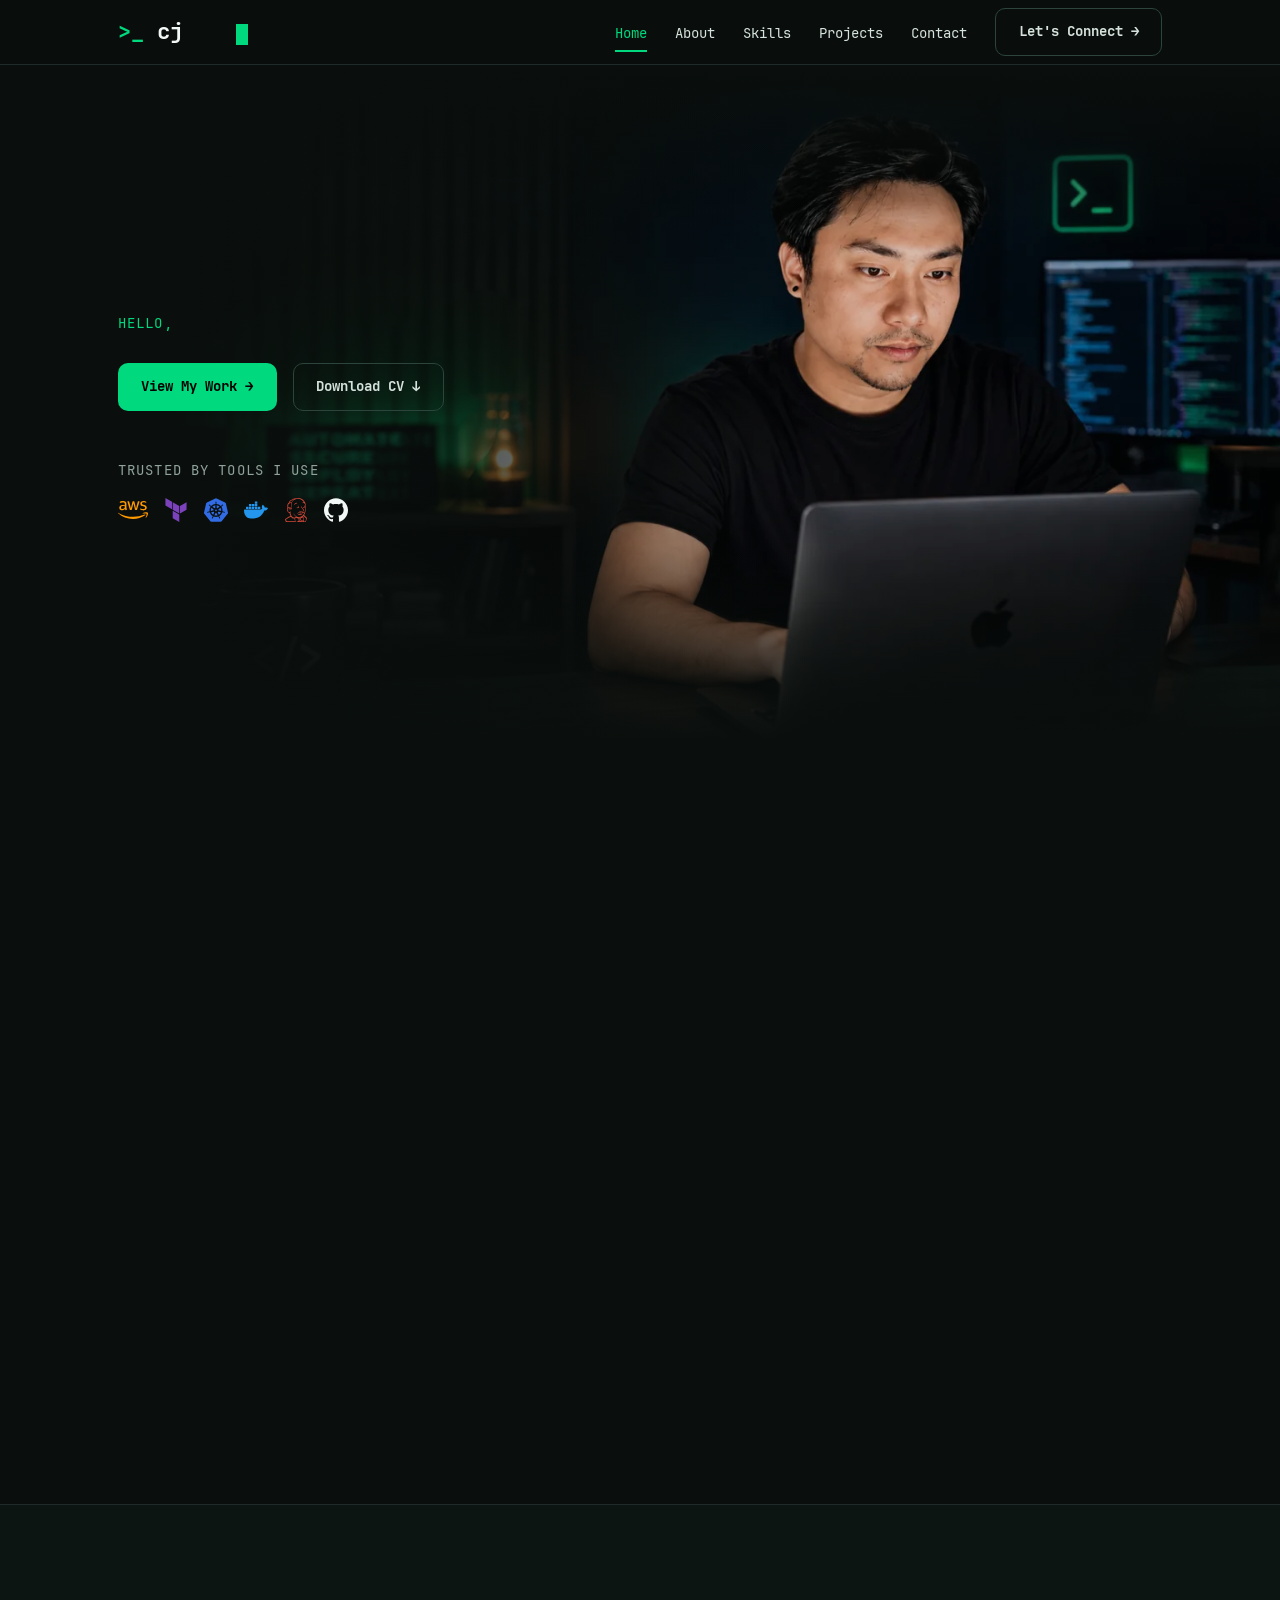
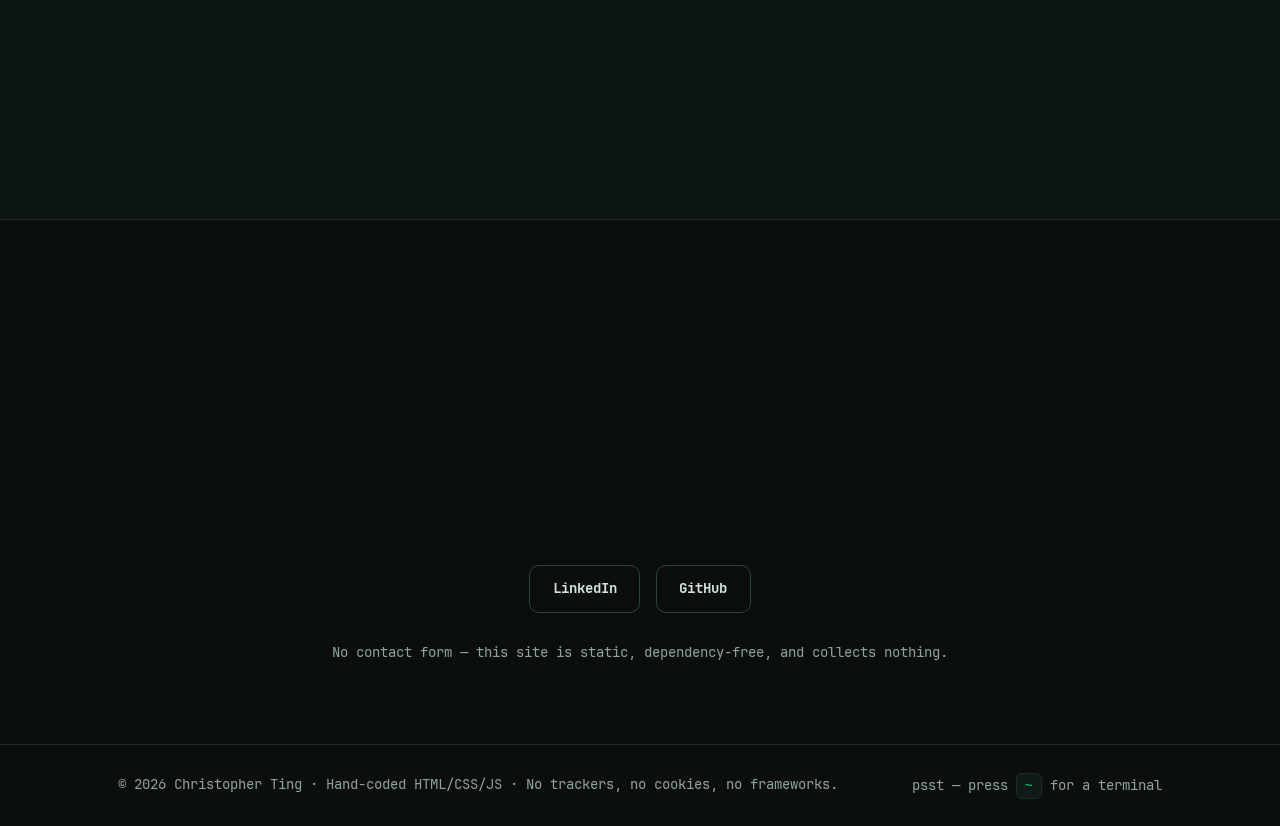
==== commit 1d74a4ad: "Optimize edited hero photo, animate hero intro text like About section - Regenerate assets/img/hero-" ====
--- a/index.html
+++ b/index.html
@@ -51,15 +51,15 @@
       <div class="hero__photo">
         <picture>
           <source type="image/webp" srcset="assets/img/hero-960.webp 960w, assets/img/hero-1536.webp 1536w" sizes="100vw">
-          <img src="assets/img/hero-1536.webp" alt="Christopher Ting working at a laptop in a dark, terminal-lit workspace" width="1536" height="1024" fetchpriority="high">
+          <img src="assets/img/hero-1536.webp" alt="Christopher Ting working at a laptop in a dark, terminal-lit workspace" width="1536" height="890" fetchpriority="high">
         </picture>
       </div>
       <div class="container hero__grid">
         <div class="hero__copy">
-          <p class="hero__kicker">Hello, I'm</p>
-          <h1 class="hero__title">CJ Ting</h1>
-          <p class="hero__role"><span class="accent">DevOps</span> &amp; <span class="accent">SecOps</span> Engineer</p>
-          <p class="hero__sub">7+ years keeping Linux and Windows hybrid environments secure, automated, and observable — currently DevOps Engineer at Slice Labs.</p>
+          <p class="hero__kicker" data-type>Hello, I'm</p>
+          <h1 class="hero__title" data-type>CJ Ting</h1>
+          <p class="hero__role" data-type-rich><span class="accent">DevOps</span> &amp; <span class="accent">SecOps</span> Engineer</p>
+          <p class="hero__sub" data-type-out>7+ years keeping Linux and Windows hybrid environments secure, automated, and observable — currently DevOps Engineer at Slice Labs.</p>
           <div class="hero__cta">
             <a class="btn btn--solid" href="#projects">View My Work <span aria-hidden="true">→</span></a>
             <a class="btn btn--ghost" href="cv.html">Download CV <span aria-hidden="true">↓</span></a>
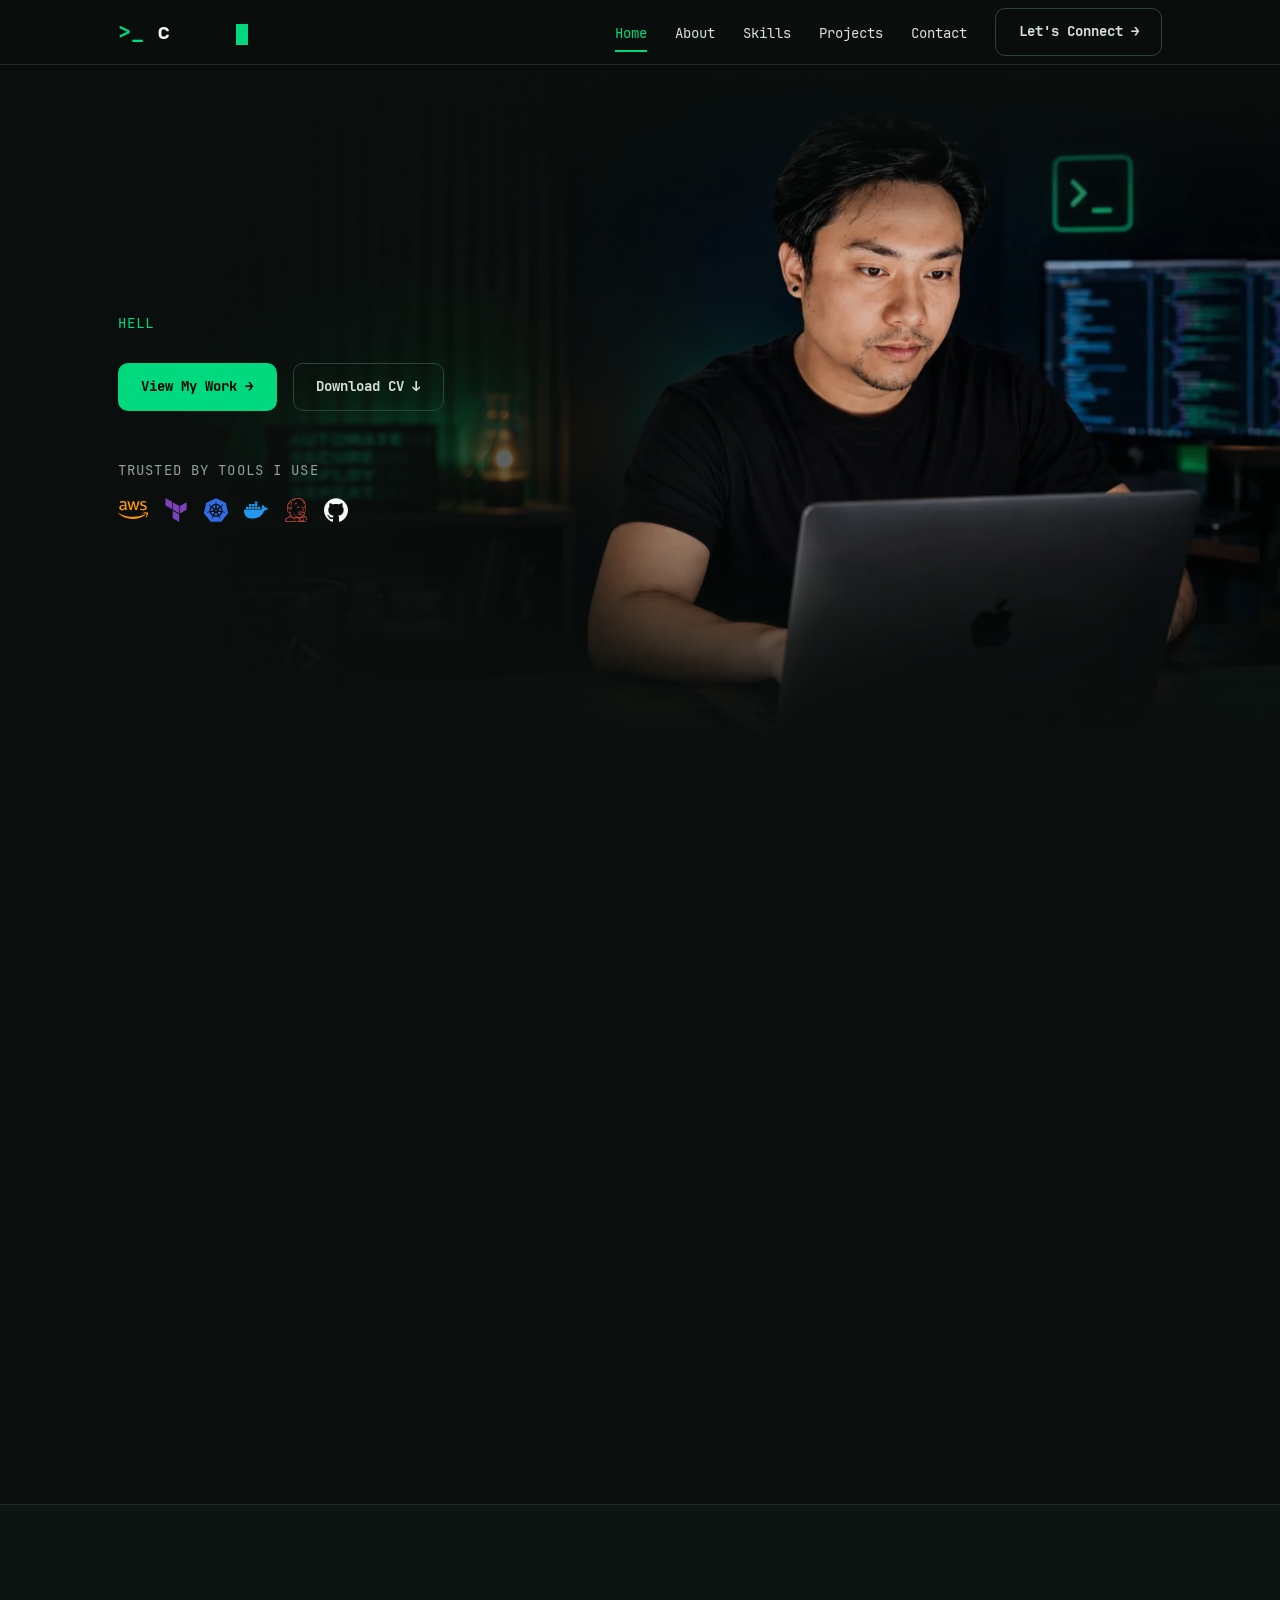
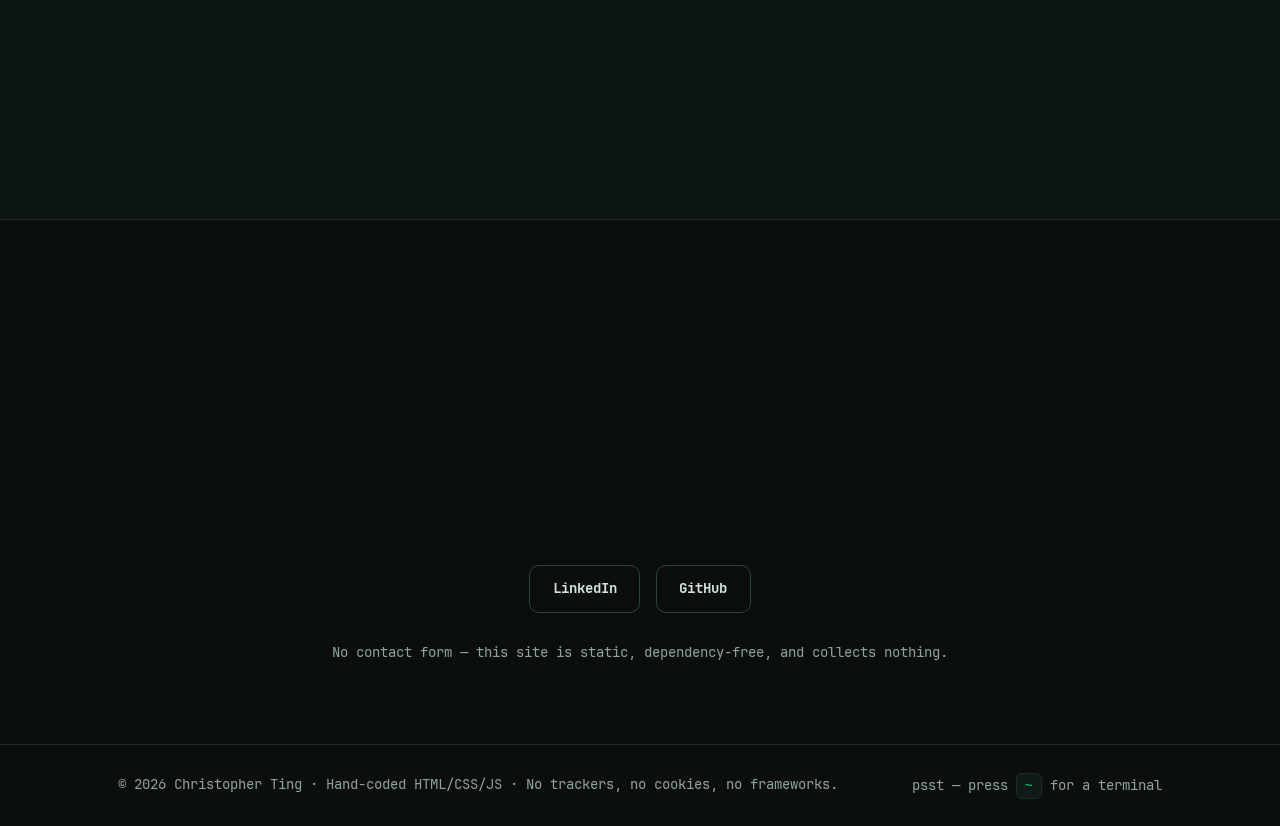
==== commit 37a1f53d: "Increase hero section height and update subheading for clarity and detail" ====
--- a/index.html
+++ b/index.html
@@ -59,7 +59,7 @@
           <p class="hero__kicker" data-type>Hello, I'm</p>
           <h1 class="hero__title" data-type>CJ Ting</h1>
           <p class="hero__role" data-type-rich><span class="accent">DevOps</span> &amp; <span class="accent">SecOps</span> Engineer</p>
-          <p class="hero__sub" data-type-out>7+ years keeping Linux and Windows hybrid environments secure, automated, and observable — currently DevOps Engineer at Slice Labs.</p>
+          <p class="hero__sub" data-type-out>7+ years of hands-on experience supporting secure Linux and Windows environments — three years owning IT and security operations, then moving to DevOps to manage AWS infrastructure, EKS access control, and CI/CD automation. I like infrastructure that is boring in the best way: patched, monitored, documented, and recoverable.</p>
           <div class="hero__cta">
             <a class="btn btn--solid" href="#projects">View My Work <span aria-hidden="true">→</span></a>
             <a class="btn btn--ghost" href="cv.html">Download CV <span aria-hidden="true">↓</span></a>
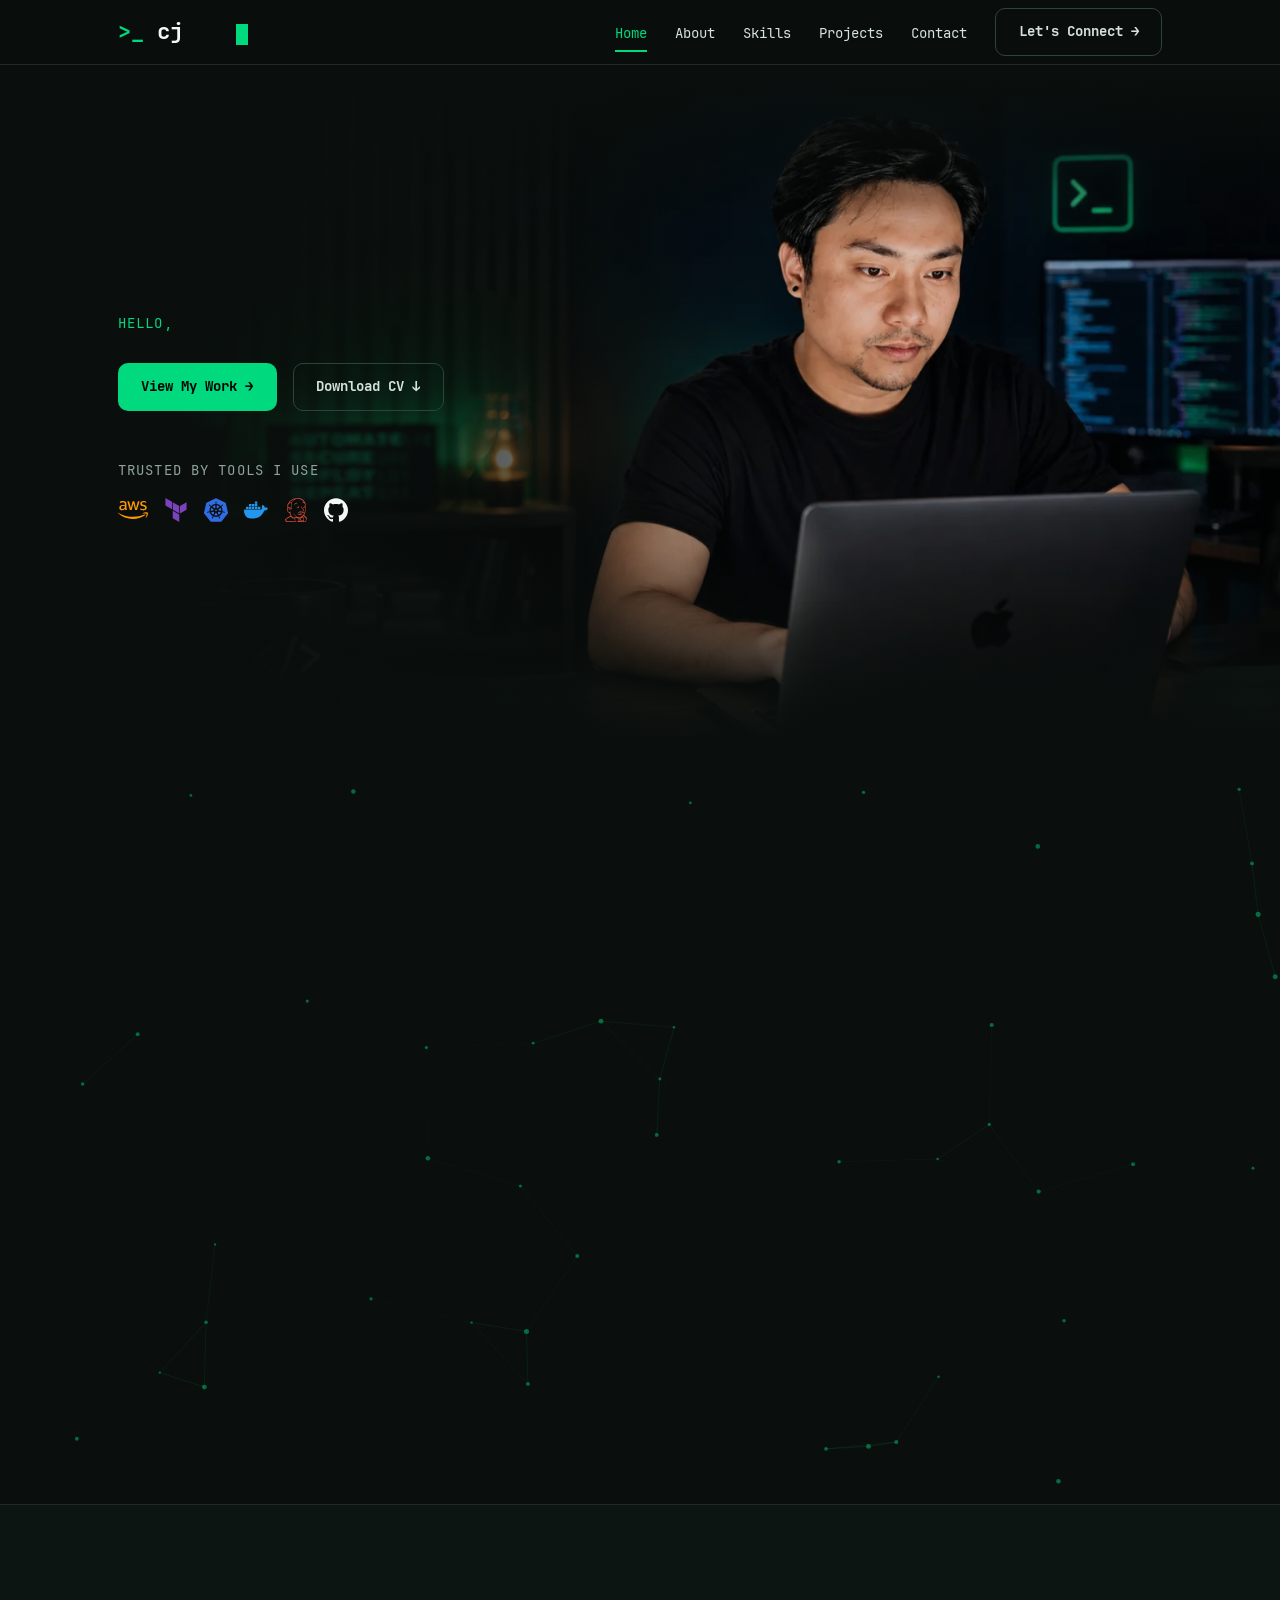
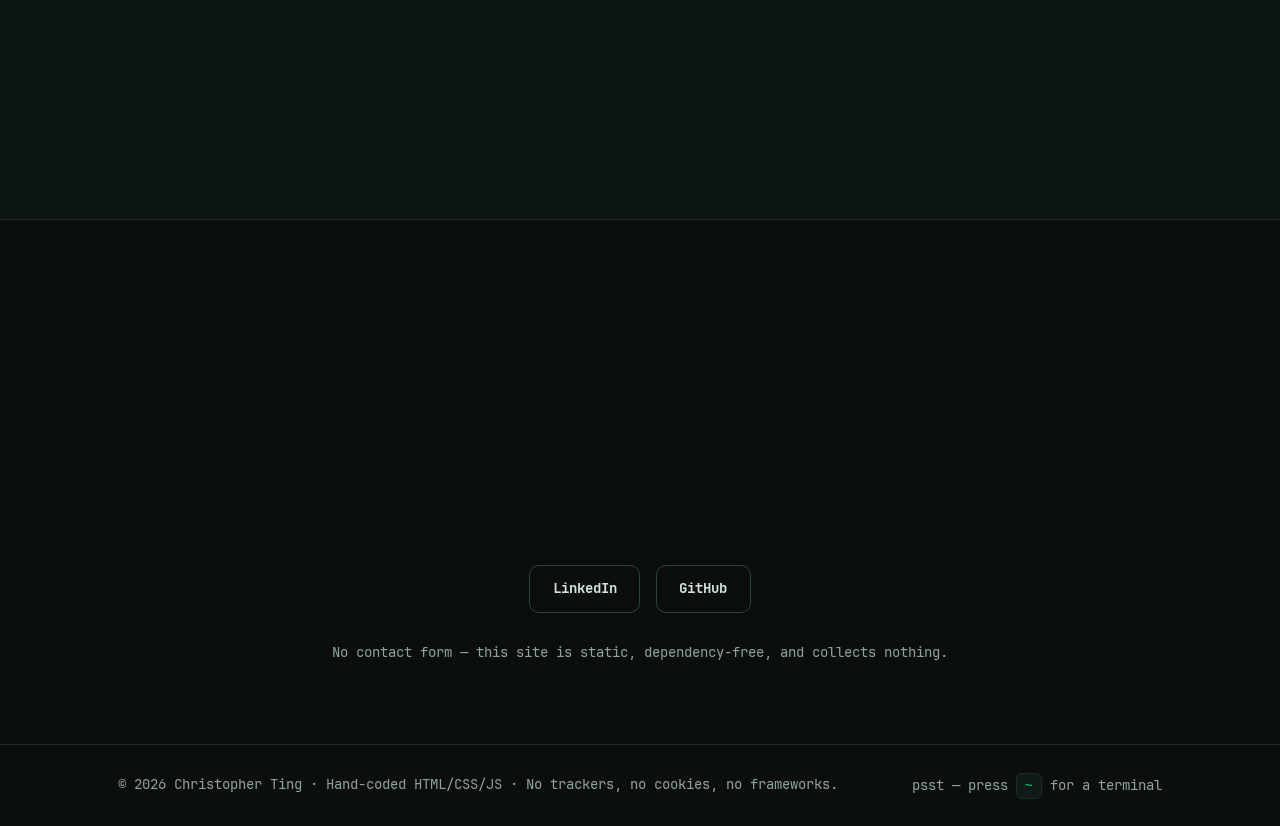
==== commit d4de0419: "Move the v1 particle-dot canvas from hero to the About section The hero's canvas particle field (spa" ====
--- a/index.html
+++ b/index.html
@@ -81,7 +81,8 @@
     </section>
 
     <!-- ============ ABOUT ============ -->
-    <section class="section" id="about">
+    <section class="section about" id="about">
+      <canvas class="about__canvas" aria-hidden="true"></canvas>
       <div class="container">
         <div class="term about-term reveal">
           <div class="term__bar">
--- a/css/layout.css
+++ b/css/layout.css
@@ -191,6 +191,16 @@
 .stat__label { color: var(--muted); font-size: var(--fs-sm); margin-top: var(--space-2); }
 
 /* ---------- About terminal ---------- */
+.about { position: relative; overflow: hidden; }
+.about__canvas {
+  position: absolute;
+  inset: 0;
+  z-index: 0;
+  width: 100%;
+  height: 100%;
+  pointer-events: none;
+}
+.about > .container { position: relative; z-index: 1; }
 .term__body.about-term__body { padding: var(--space-4) var(--space-5) var(--space-5); }
 .about-term__output {
   display: grid;
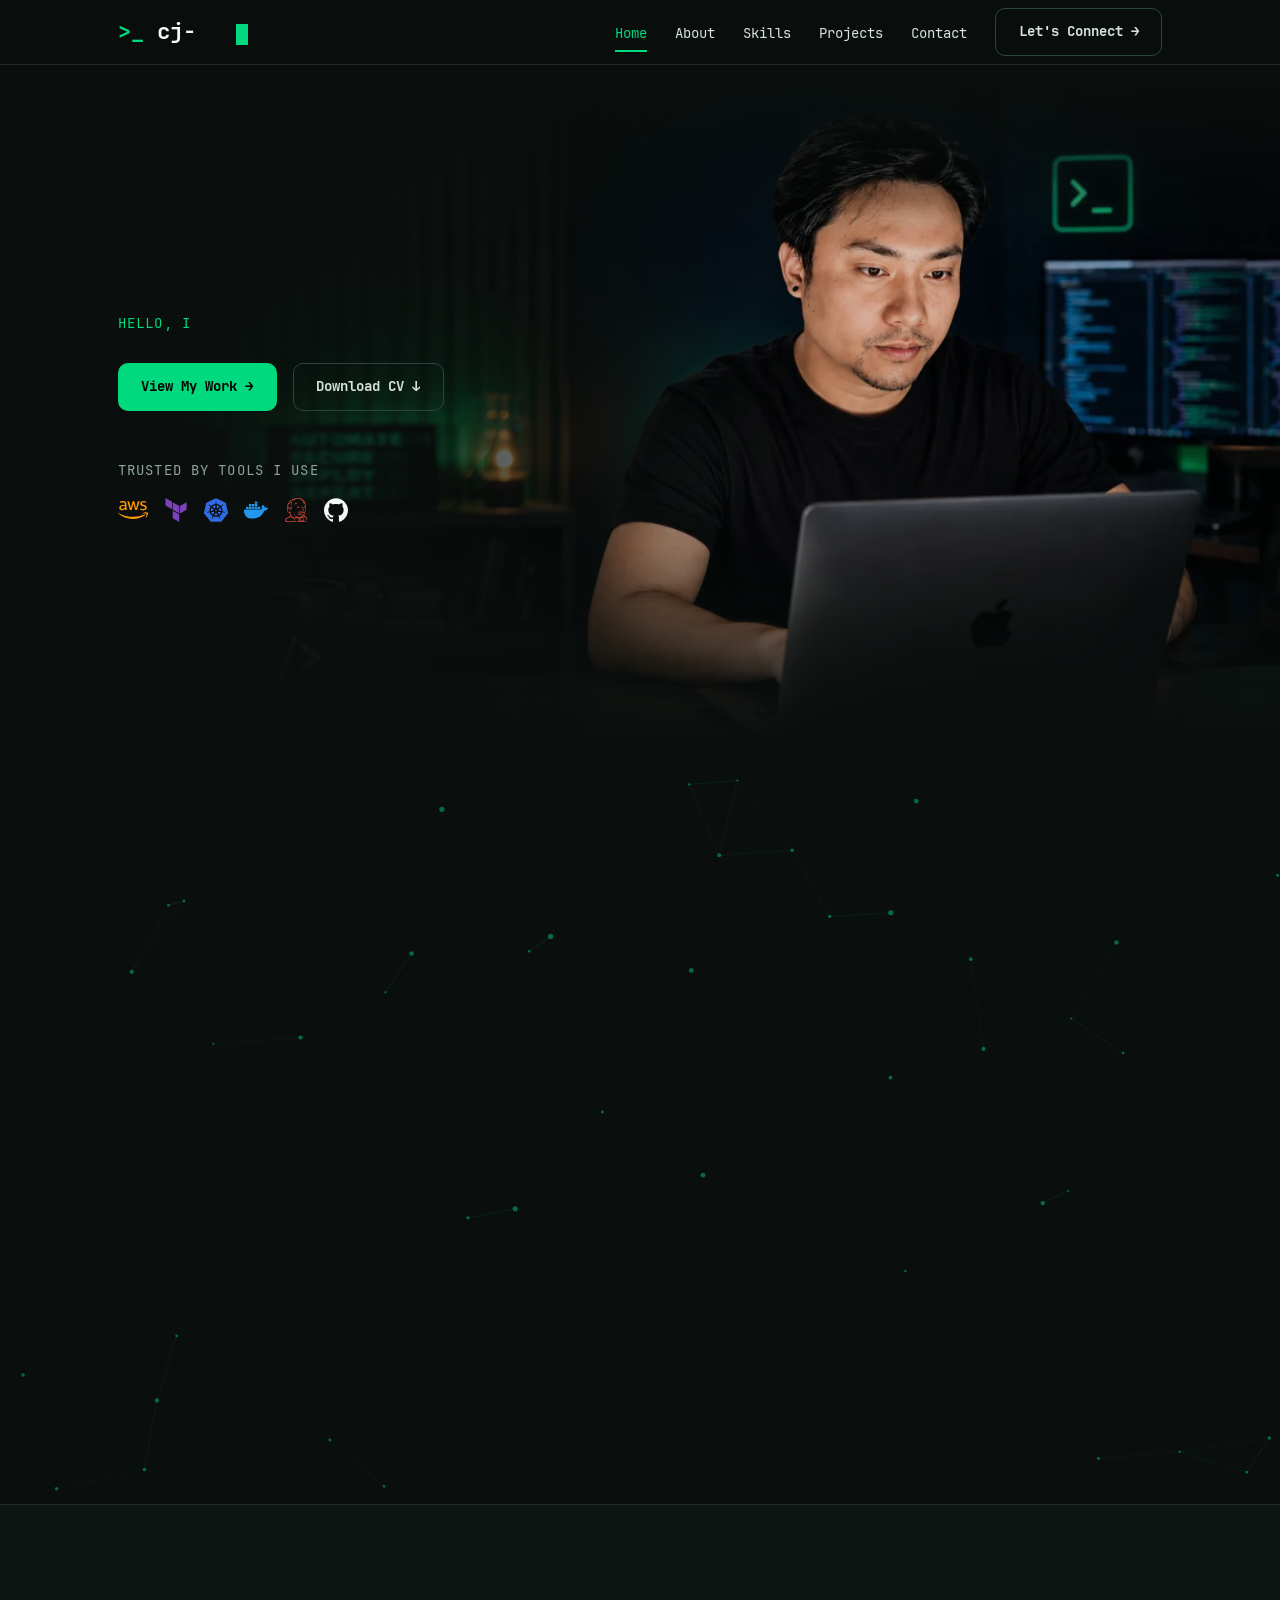
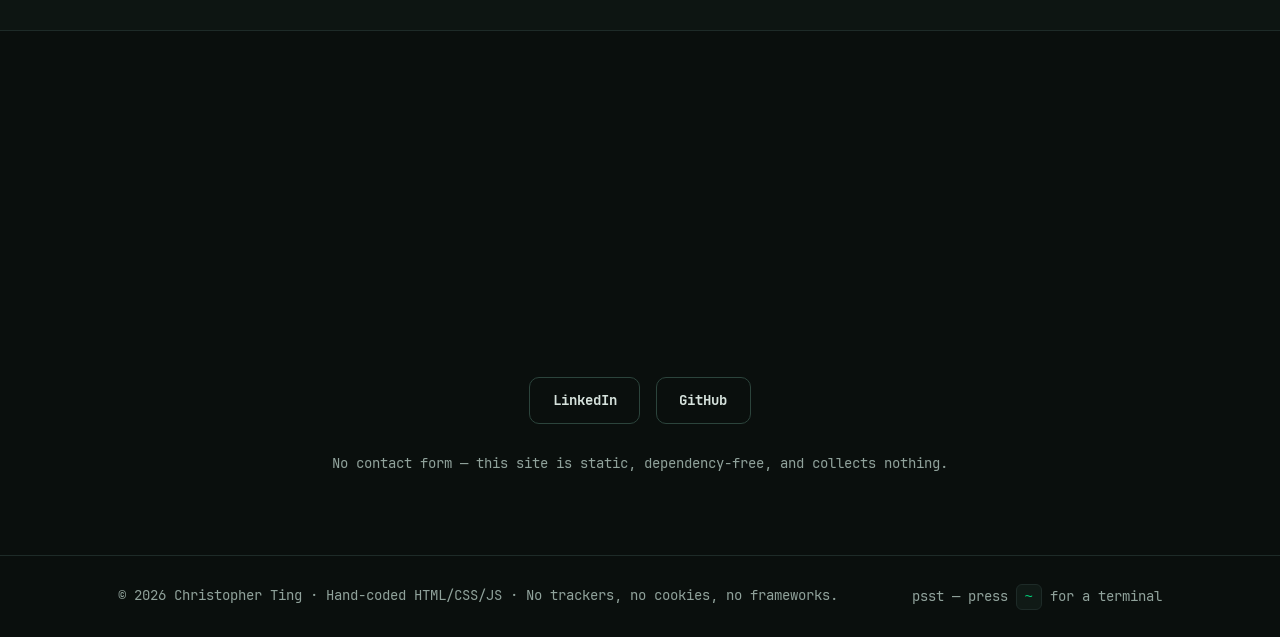
==== commit bb0d12ba: "Add VS Code and Claude to the Technologies & Tools grid Neither has an icon in simple-icons (Microso" ====
--- a/index.html
+++ b/index.html
@@ -181,6 +181,14 @@
             <img src="assets/img/logos/splunk.svg" alt="" width="28" height="28">
             <span class="tech-grid__label">Splunk</span>
           </li>
+          <li class="tech-grid__item reveal">
+            <img src="assets/img/logos/vscode.svg" alt="" width="28" height="28">
+            <span class="tech-grid__label">VS Code</span>
+          </li>
+          <li class="tech-grid__item reveal">
+            <img src="assets/img/logos/claude.svg" alt="" width="28" height="28">
+            <span class="tech-grid__label">Claude</span>
+          </li>
         </ul>
       </div>
     </section>
--- a/css/base.css
+++ b/css/base.css
@@ -82,13 +82,15 @@
 /*
  * Scroll-reveal gating: content is fully visible by default (the no-JS floor).
  * Only when JS has loaded (html.js-enabled) do reveal elements start hidden.
+ * Uses the standalone `translate` property (not `transform`) so it never
+ * collides with a component's own hover transform (e.g. a magnify effect).
  */
 .js-enabled .reveal {
   opacity: 0;
-  transform: translateY(22px);
-  transition: opacity var(--dur) var(--ease), transform var(--dur) var(--ease);
+  translate: 0 22px;
+  transition: opacity var(--dur) var(--ease), translate var(--dur) var(--ease);
 }
-.js-enabled .reveal.is-visible { opacity: 1; transform: none; }
+.js-enabled .reveal.is-visible { opacity: 1; translate: none; }
 
 /* Global kill switch: reduced motion disables every animation and transition. */
 @media (prefers-reduced-motion: reduce) {
@@ -97,5 +99,5 @@
     animation-iteration-count: 1 !important;
     transition-duration: 0.01ms !important;
   }
-  .js-enabled .reveal { opacity: 1; transform: none; }
+  .js-enabled .reveal { opacity: 1; translate: none; }
 }
--- a/css/layout.css
+++ b/css/layout.css
@@ -192,6 +192,10 @@
 
 /* ---------- About terminal ---------- */
 .about { position: relative; overflow: hidden; }
+/* Translucent so the particle canvas behind the section shows through
+   instead of being fully hidden behind the terminal chrome. */
+.term.about-term { background: color-mix(in srgb, var(--surface) 55%, transparent); }
+.term.about-term .term__bar { background: color-mix(in srgb, var(--surface-2) 55%, transparent); }
 .about__canvas {
   position: absolute;
   inset: 0;
@@ -262,23 +266,31 @@
 }
 .tech-grid {
   display: grid;
-  grid-template-columns: repeat(auto-fit, minmax(8rem, 1fr));
-  gap: var(--space-3);
+  grid-template-columns: repeat(auto-fit, minmax(3.9rem, 1fr));
+  gap: 0.35rem;
 }
 .tech-grid__item {
   display: flex;
   flex-direction: column;
   align-items: center;
-  gap: var(--space-2);
-  padding: var(--space-4) var(--space-2);
+  gap: 0.35rem;
+  padding: 0.7rem 0.35rem;
   background: var(--surface);
   border: 1px solid var(--border);
   border-radius: var(--radius-lg);
   text-align: center;
-  transition: border-color 200ms var(--ease), transform 200ms var(--ease);
-}
-.tech-grid__item:hover { border-color: var(--border-bright); transform: translateY(-2px); }
-.tech-grid__item img { height: 2rem; width: auto; }
+  transform-origin: center bottom;
+  transition: border-color 200ms var(--ease), transform 240ms var(--ease), box-shadow 240ms var(--ease);
+}
+/* macOS-dock-style magnify: the whole tile scales up from its base,
+   growing upward — not just the icon inside it. */
+.tech-grid__item:hover {
+  border-color: var(--border-bright);
+  transform: scale(1.4);
+  box-shadow: var(--shadow-glow);
+  z-index: 2;
+}
+.tech-grid__item img { height: 1.05rem; width: auto; }
 .tech-grid__label { font-size: var(--fs-sm); color: var(--text); }
 
 /* ---------- Contact ---------- */
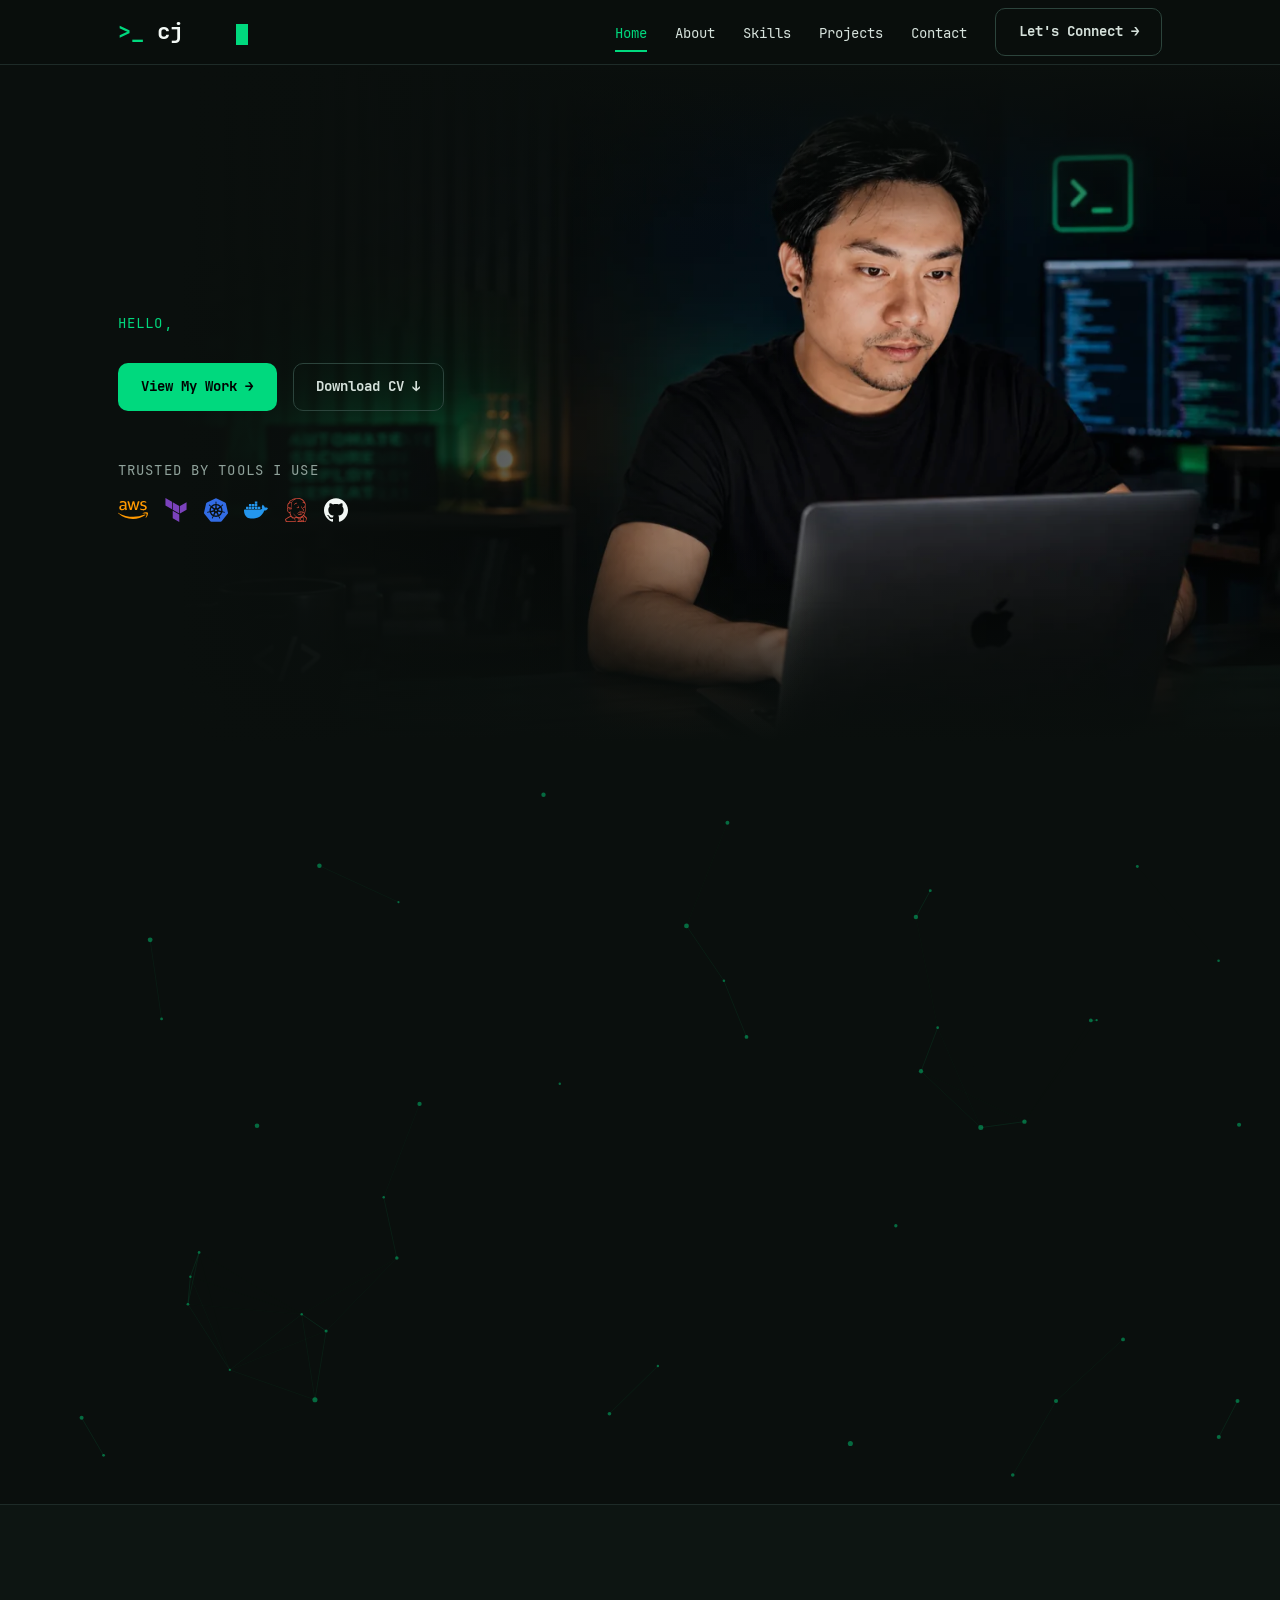
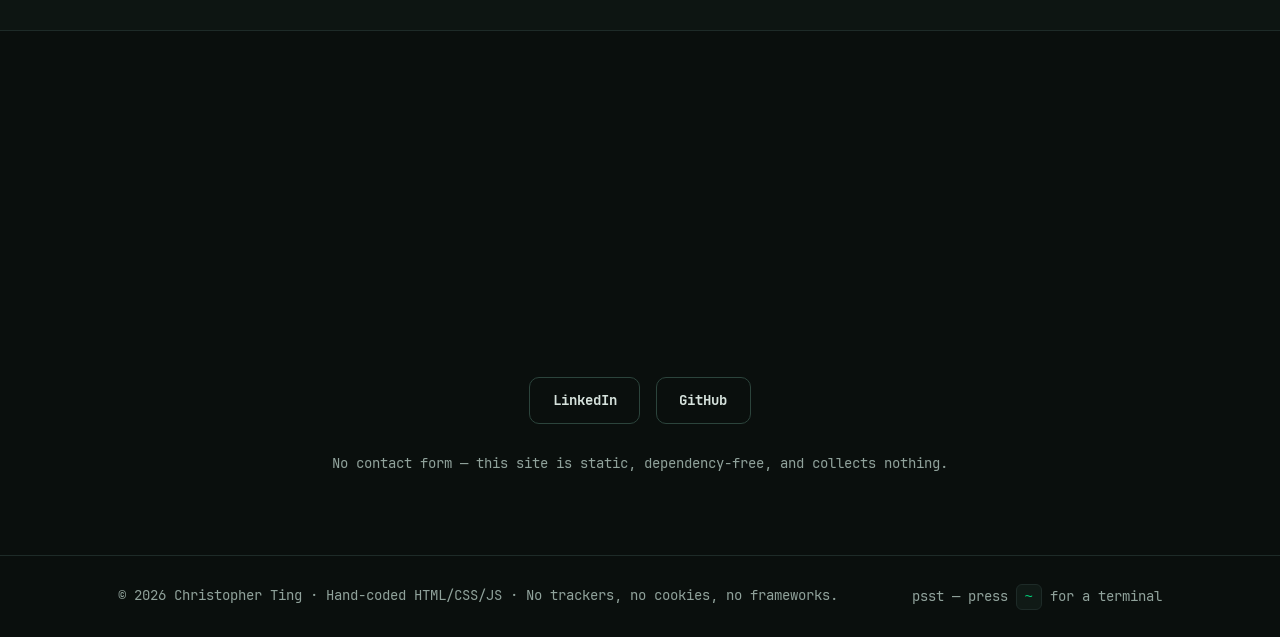
==== commit 3cb390a3: "Update LinkedIn links in security.txt, cv.html, and index.html" ====
--- a/index.html
+++ b/index.html
@@ -280,8 +280,8 @@
           <a class="btn btn--solid cta-bar__btn" href="#contact" data-email data-u="sennahojrehpotsirhc" data-d="moc.liamg">Get In Touch <span aria-hidden="true">→</span></a>
         </div>
         <div class="contact__links">
-          <!-- TODO(cj): replace USERNAME with your LinkedIn handle -->
-          <a class="btn btn--ghost" href="https://www.linkedin.com/in/USERNAME" rel="noopener noreferrer">LinkedIn</a>
+          
+          <a class="btn btn--ghost" href="https://www.linkedin.com/in/christopher-ting-51550a16" rel="noopener noreferrer">LinkedIn</a>
           <a class="btn btn--ghost" href="https://github.com/cj-ting" rel="noopener noreferrer">GitHub</a>
         </div>
         <noscript><p class="contact__noscript">Email: christopherjohannes [at] gmail [dot] com</p></noscript>
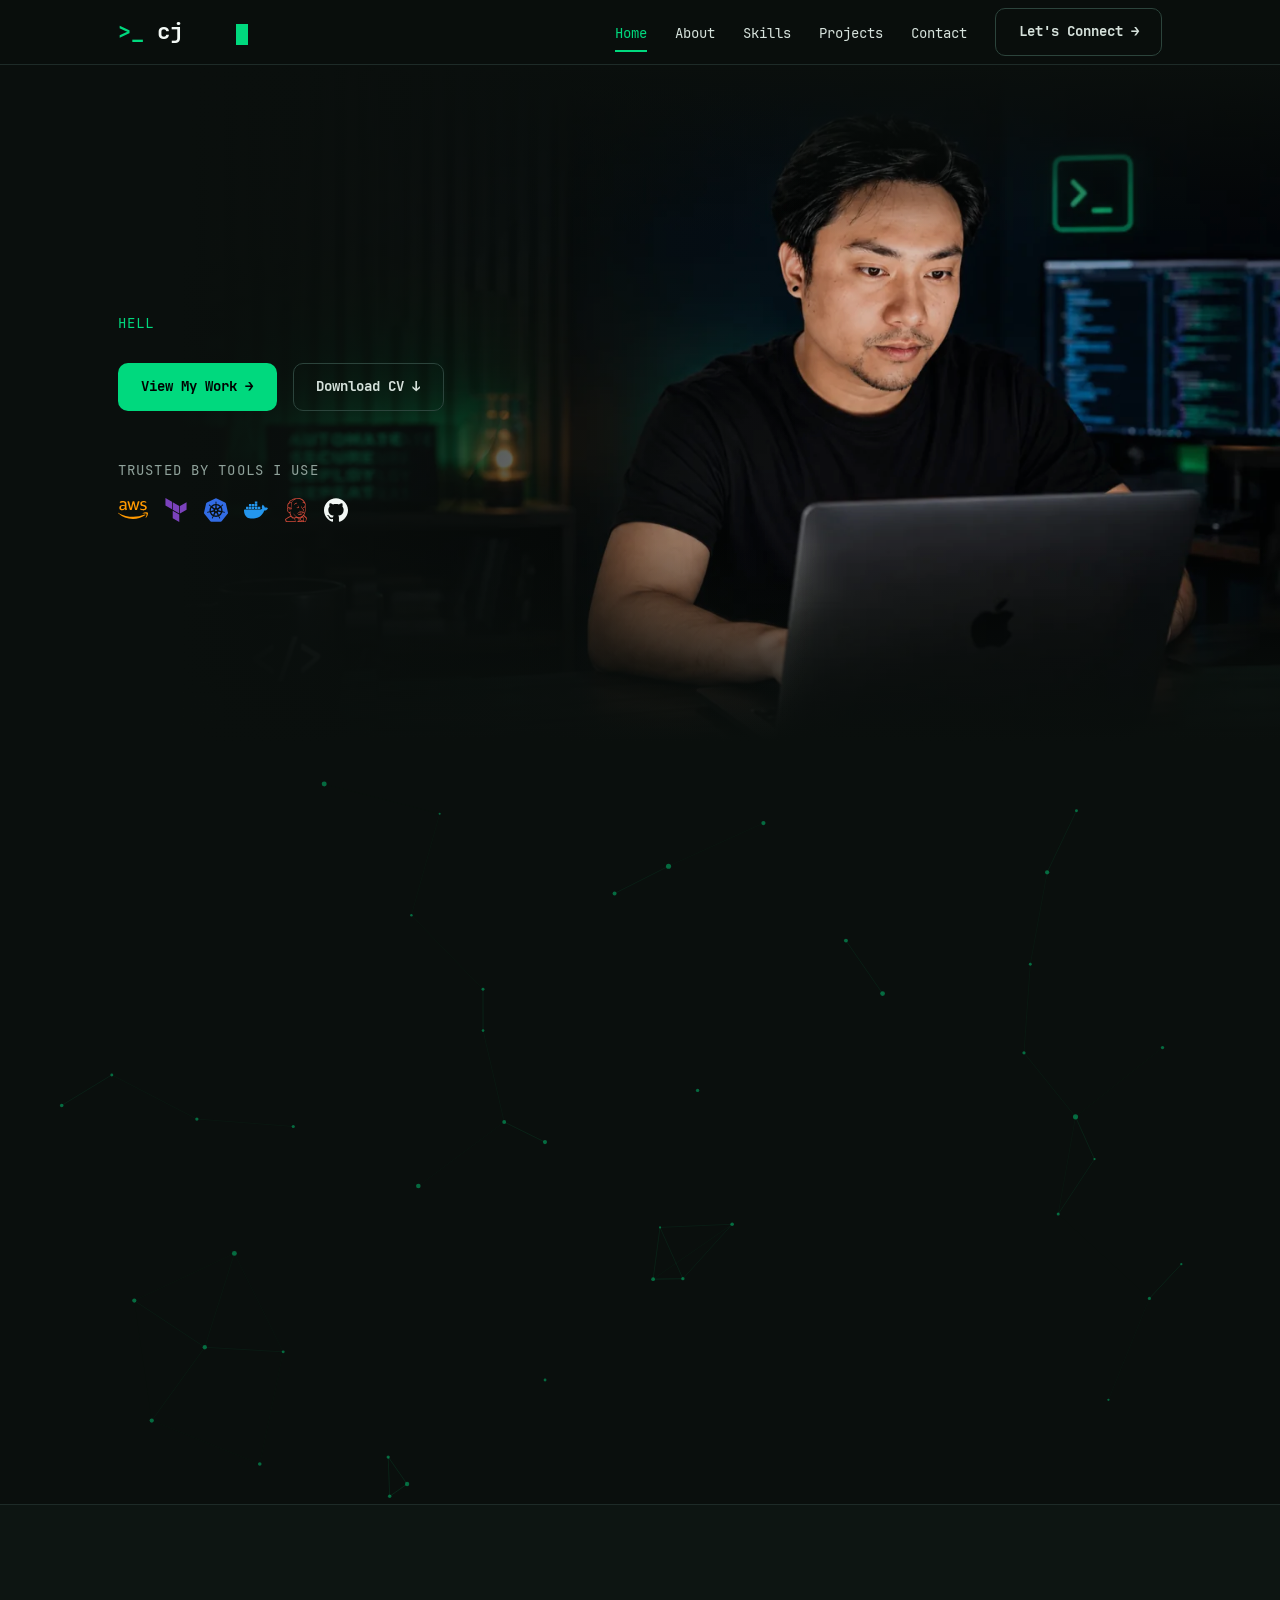
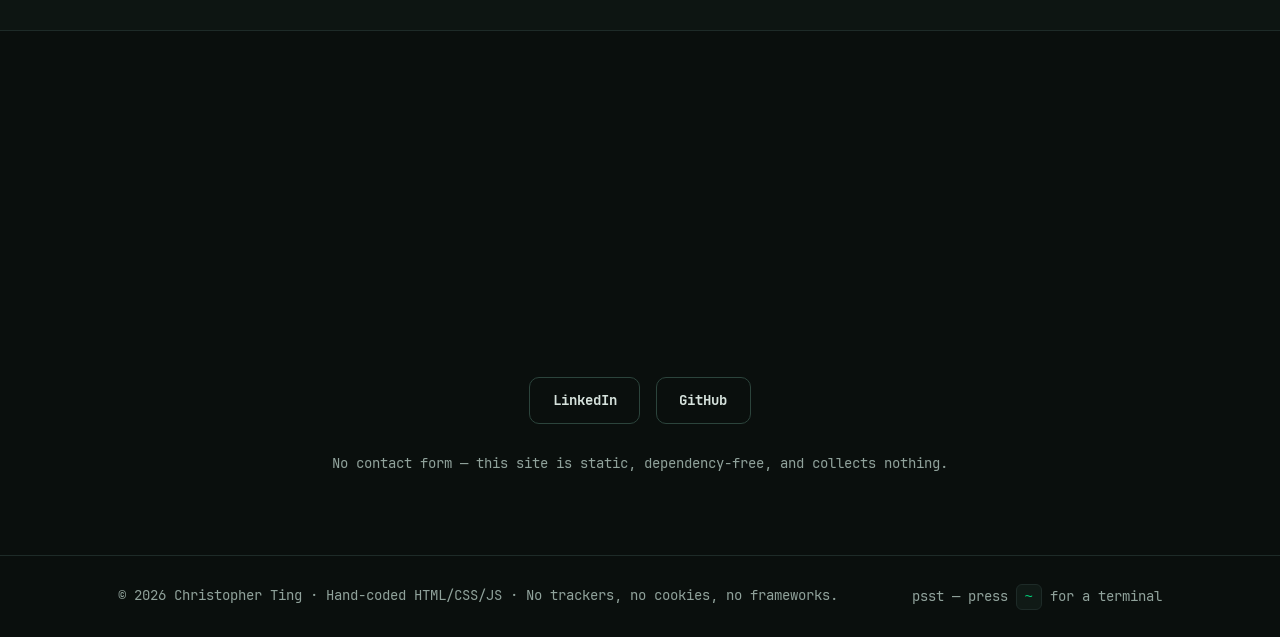
==== commit 6e7f4070: "Harden CI pipeline: HTML validation, link checking, and Lighthouse gates - Fix trailing whitespace a" ====
--- a/index.html
+++ b/index.html
@@ -280,7 +280,6 @@
           <a class="btn btn--solid cta-bar__btn" href="#contact" data-email data-u="sennahojrehpotsirhc" data-d="moc.liamg">Get In Touch <span aria-hidden="true">→</span></a>
         </div>
         <div class="contact__links">
-          
           <a class="btn btn--ghost" href="https://www.linkedin.com/in/christopher-ting-51550a16" rel="noopener noreferrer">LinkedIn</a>
           <a class="btn btn--ghost" href="https://github.com/cj-ting" rel="noopener noreferrer">GitHub</a>
         </div>
